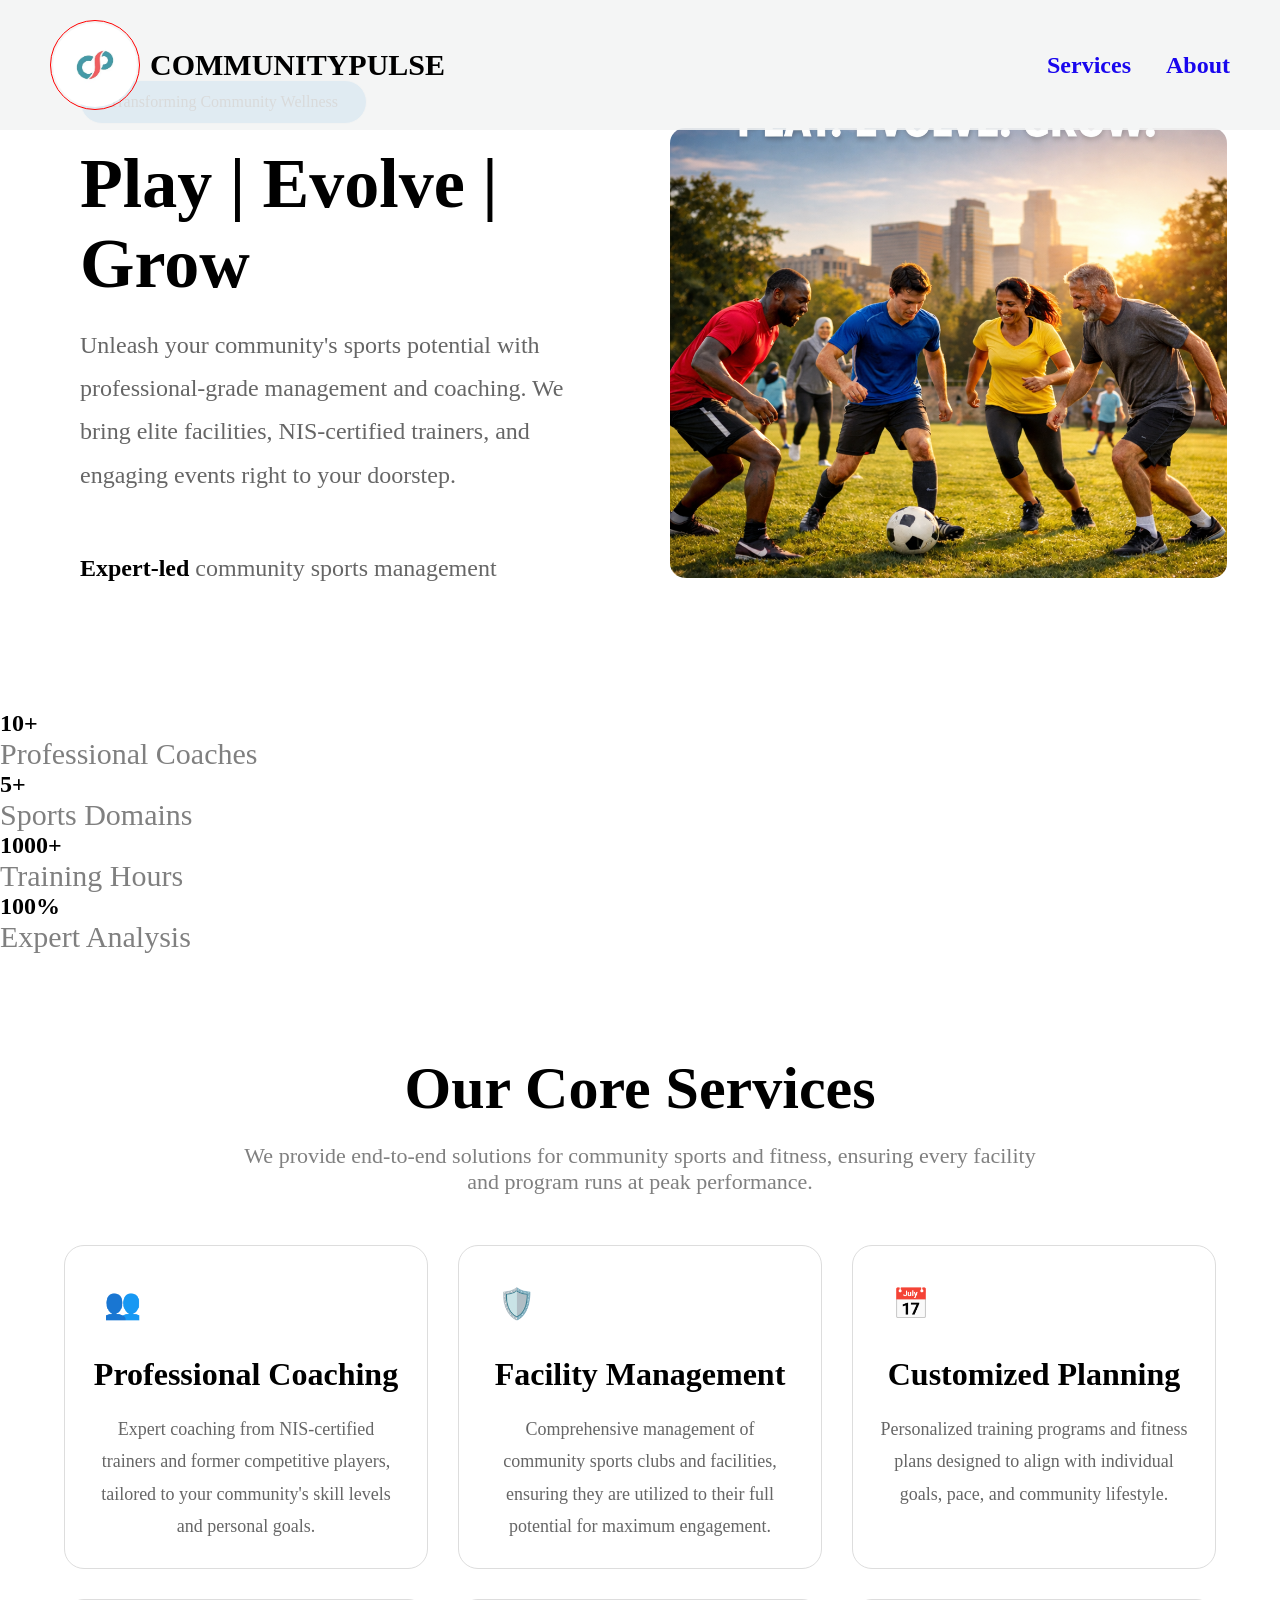
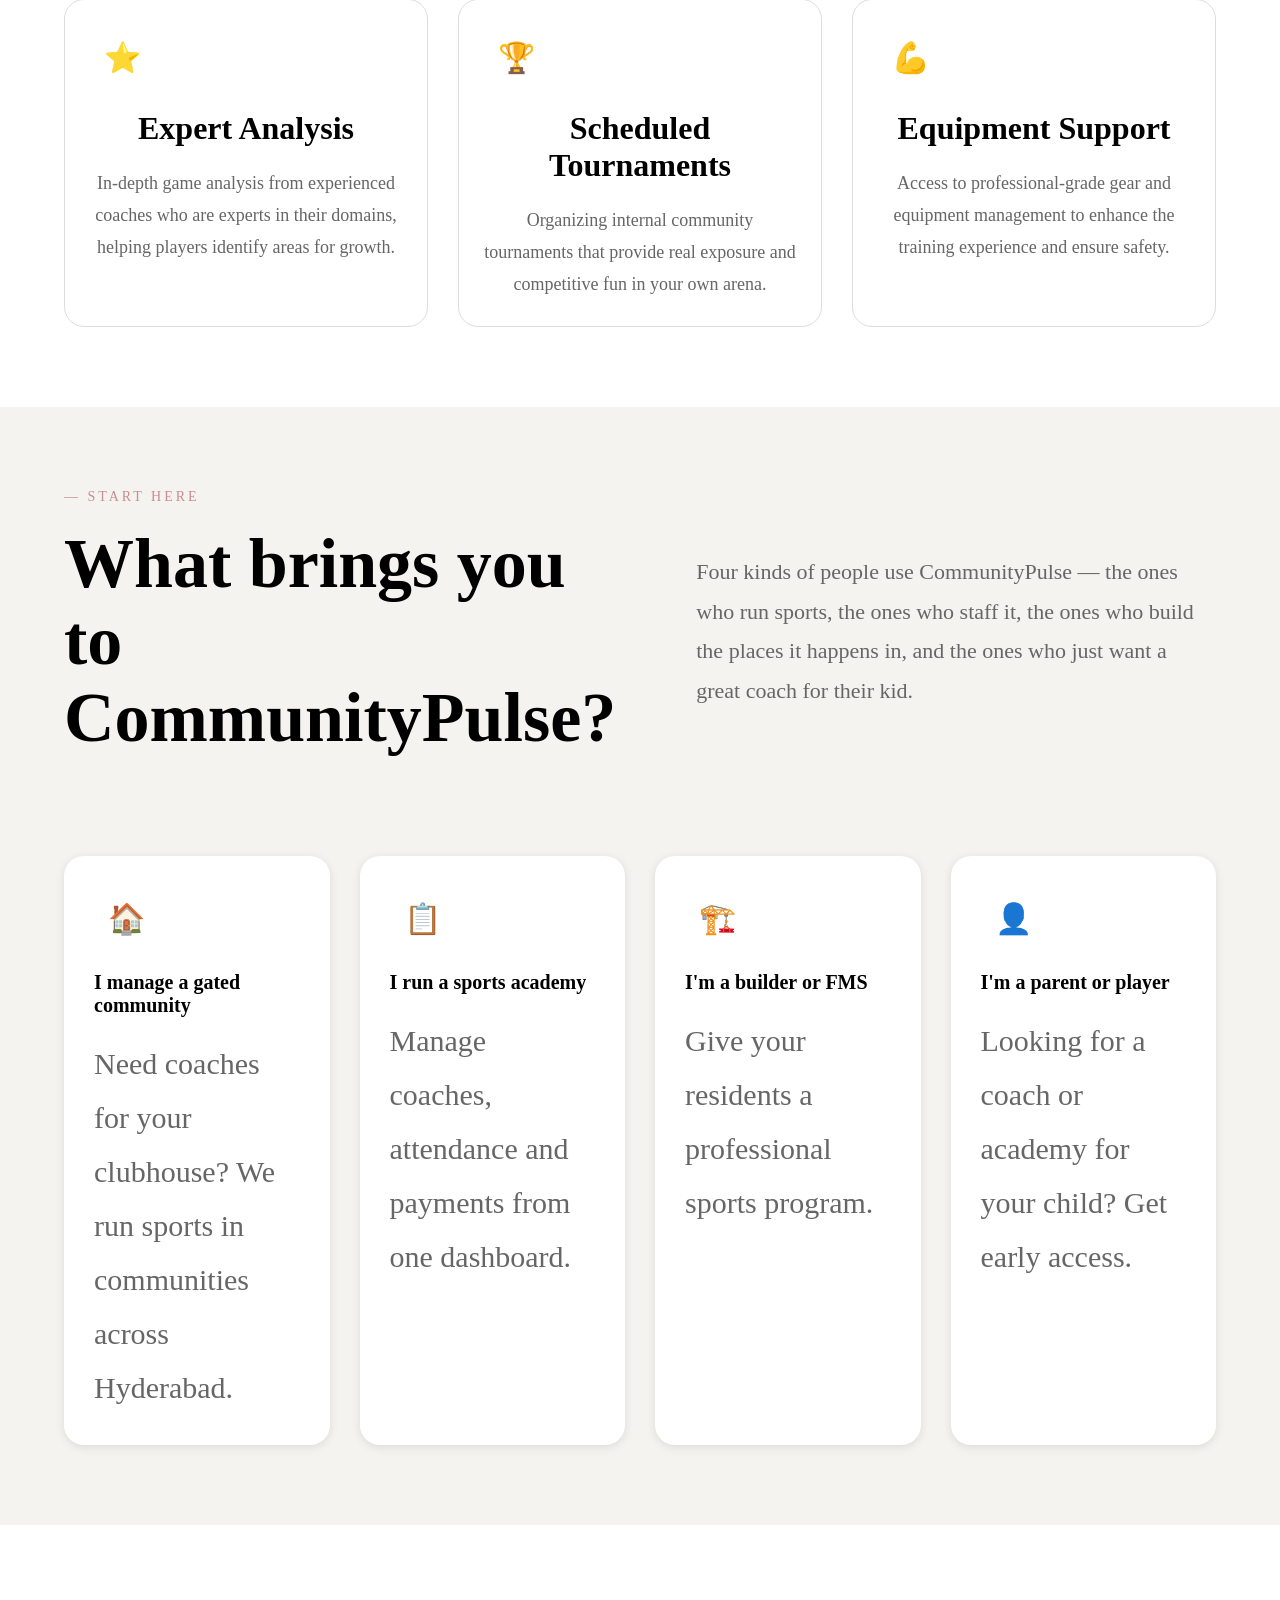
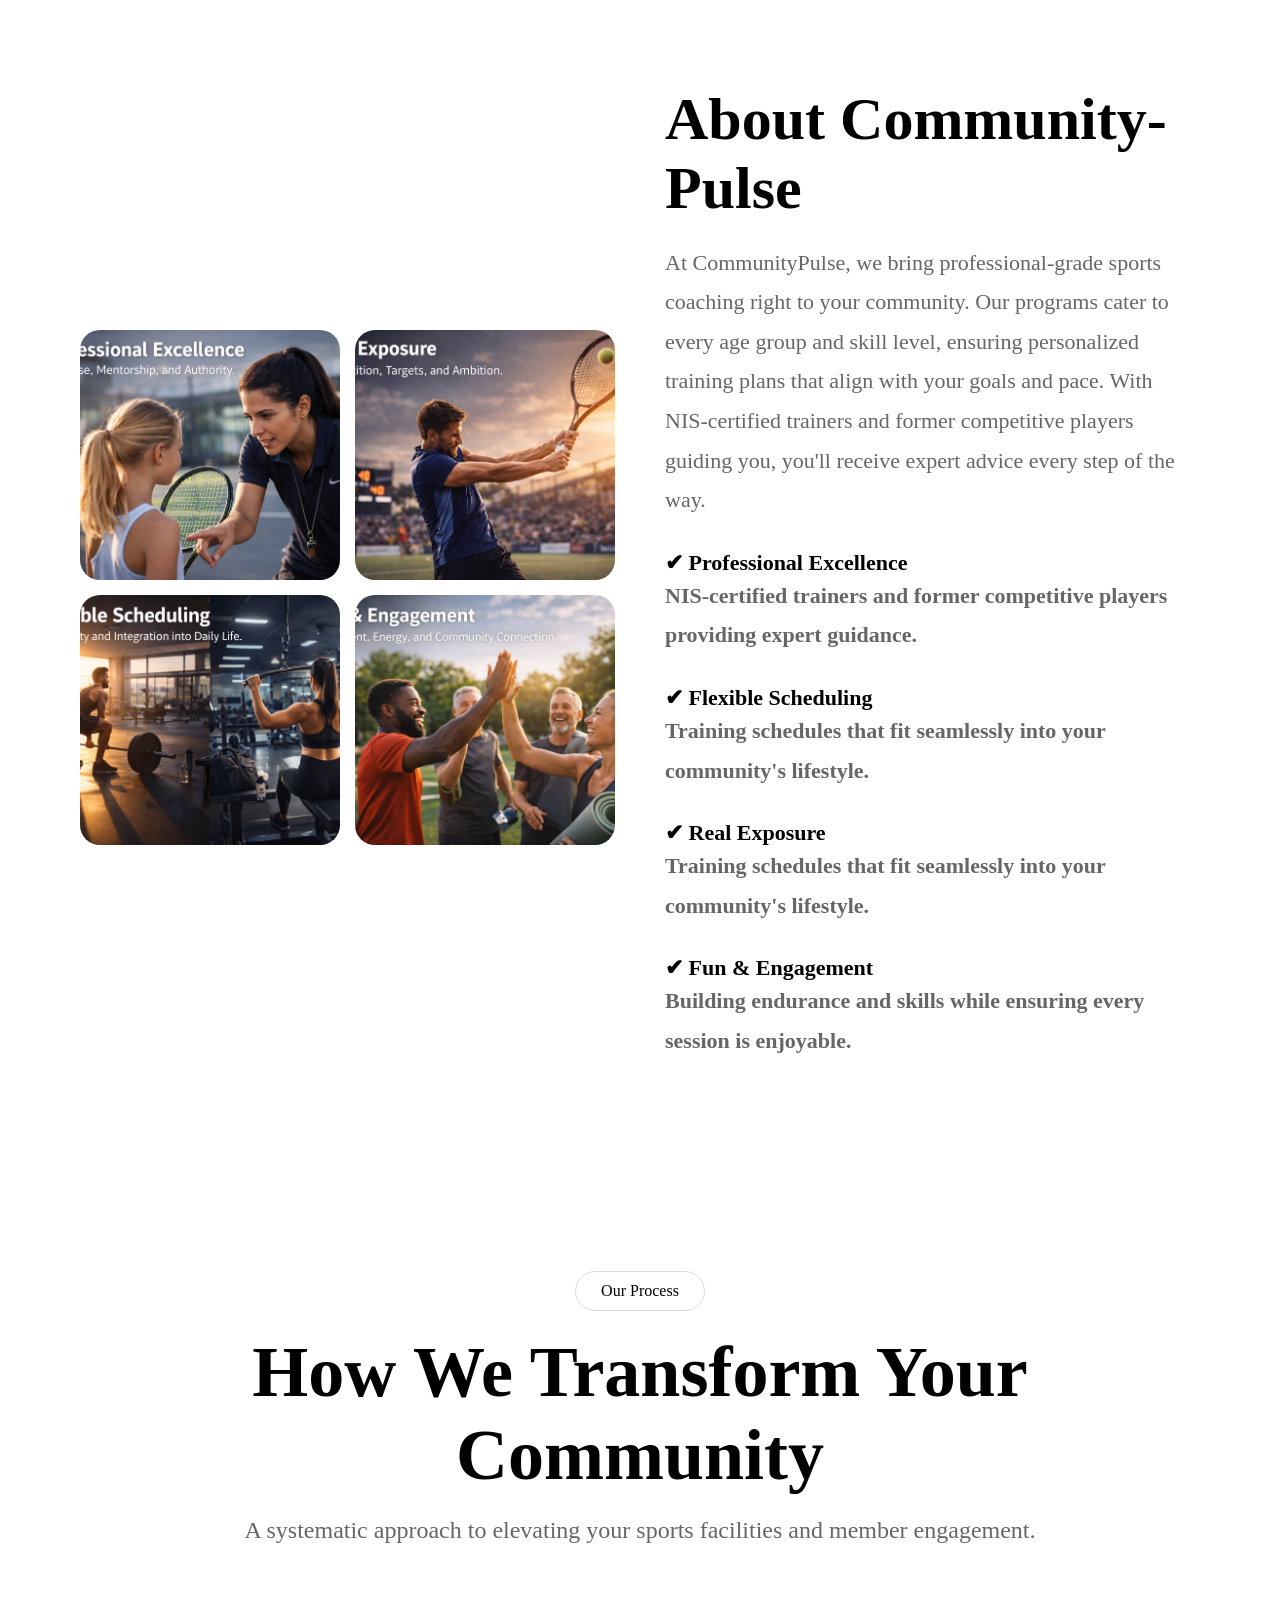
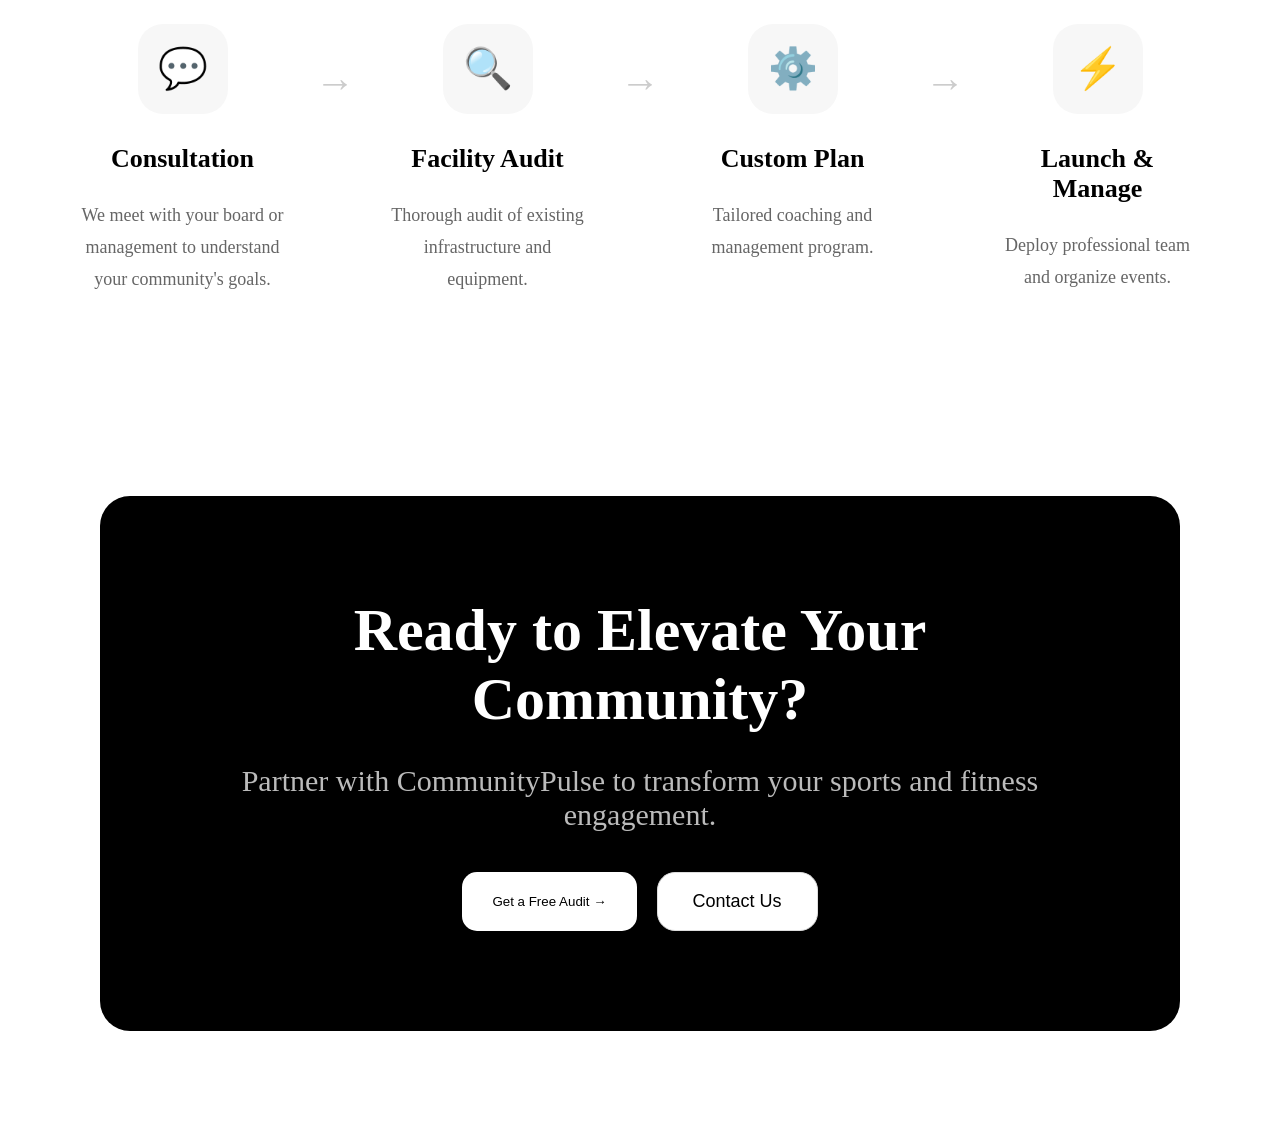
==== index.html @ ee17e2ef "commit_4" ====
<!DOCTYPE html>
<html>

<head>
    <title>Community Pulse</title>

    <link rel="stylesheet" href="style.css">
</head>

<body>

    <!-- Navbar -->

    <nav>
       <div class="logo">
        <img src="Images/logo2.jpg" alt="CommunityPulse Logo">
        <h2>COMMUNITYPULSE</h2>
       </div> 
        
        <div class="menu">
            <a href="#services">Services</a>
            <a href="#about">About</a>
        </div>
    </nav>

    <!-- Hero Section -->
     <section class="hero">

    <div class="hero-left">

        <span class="tag">
            Transforming Community Wellness
        </span>

        <h1>
            Play | Evolve | Grow
        </h1>

        <p>
            Unleash your community's sports potential with
            professional-grade management and coaching. We 
            bring elite facilities, NIS-certified trainers, 
            and engaging events right to your doorstep.
        </p>


        <p class="expert-line">
            <strong>Expert-led</strong>
            community sports management
        </p>

    

    </div>

    <div class="hero-right">
        <img src="Images/hero_cover.png" alt="Hero Image">
    </div>

</section>
</body>

</html>

<section class="stats">

    <div>
        <h2>10+</h2>
        <p>Professional Coaches</p>
    </div>

    <div>
        <h2>5+</h2>
        <p>Sports Domains</p>
    </div>

    <div>
        <h2>1000+</h2>
        <p>Training Hours</p>
    </div>

    <div>
        <h2>100%</h2>
        <p>Expert Analysis</p>
    </div>

</section>

<section id="services" class="services">

    <h1>Our Core Services</h1>
    <p>
        We provide end-to-end solutions for community sports and fitness, ensuring every facility and program runs at peak performance.
    </p>

    <div class="service-container">

        <div class="card">
            <div class="icon">👥</div>
            <h3>Professional Coaching</h3>
            <p>
                Expert coaching from NIS-certified trainers and former 
                competitive players, tailored to your community's skill levels 
                and personal goals.
            </p>
        </div>

        <div class="card">
            <div class="icon">🛡️</div>
            <h3>Facility Management</h3>
            <p>
                Comprehensive management of community sports clubs and facilities, ensuring they are utilized to their full potential for maximum engagement.
            </p>
        </div>

        <div class="card">
            <div class="icon">📅</div>
            <h3>Customized Planning</h3>
            <p>
                Personalized training programs and fitness plans designed to align with individual goals, pace, and community lifestyle.
            </p>
        </div>

        <div class="card">
            <div class="icon">⭐ </div>
            <h3>Expert Analysis</h3>
            <p>
                In-depth game analysis from experienced coaches who are experts in their domains, helping players identify areas for growth.
            </p>
        </div>

        <div class="card">
            <div class="icon">🏆</div>
            <h3>Scheduled Tournaments</h3>
            <p>
                Organizing internal community tournaments that provide real exposure and competitive fun in your own arena.
            </p>
        </div>

        <div class="card">
            <div class="icon">💪</div>
            <h3>Equipment Support</h3>
            <p>
                Access to professional-grade gear and equipment management to enhance the training experience and ensure safety.
            </p>
        </div>

    </div>

</section>

<section class="start-section">

    <div class="top-content">

        <div class="left-content">
            <span class="start-tag">— START HERE</span>
            <h1>What brings you to CommunityPulse?</h1>
        </div>

        <div class="right-content">
            <p>
                Four kinds of people use CommunityPulse — the ones who run sports,
                the ones who staff it, the ones who build the places it happens in,
                and the ones who just want a great coach for their kid.
            </p>
        </div>

    </div>

    <div class="start-cards">

        <div class="start-card">
            <div class="icon">🏠</div>
            <h3>I manage a gated community</h3>
            <p>Need coaches for your clubhouse? We run sports in communities across Hyderabad.</p>
        </div>

        <div class="start-card">
            <div class="icon">📋</div>
            <h3>I run a sports academy</h3>
            <p>Manage coaches, attendance and payments from one dashboard.</p>
        </div>

        <div class="start-card">
            <div class="icon">🏗️</div>
            <h3>I'm a builder or FMS</h3>
            <p>Give your residents a professional sports program.</p>
        </div>

        <div class="start-card">
            <div class="icon">👤</div>
            <h3>I'm a parent or player</h3>
            <p>Looking for a coach or academy for your child? Get early access.</p>
        </div>

    </div>

</section>

<section id="about" class="about">

    <div class="about-images">

        <img src="Images/PE.png" alt="Coach">

        <img src="Images/RE.png" alt="Player">

        <img src="Images/FS.png" alt="Training">

        <img src="Images/FE.png" alt="Community">

    </div>

    <div class="about-content">

        <h2>About Community-Pulse</h2>

        <p>
            At CommunityPulse, we bring professional-grade sports coaching right to your community. Our programs cater to every age group and skill level, ensuring personalized training plans that align with your goals and pace. With NIS-certified trainers and former competitive players guiding you, you'll receive expert advice every step of the way.
        </p>

        <div class="feature">
            ✔ Professional Excellence
            <p>
                NIS-certified trainers and former competitive players providing expert guidance.
            </p>   
        </div>

        <div class="feature">
            ✔ Flexible Scheduling
            <p>
                Training schedules that fit seamlessly into your community's lifestyle.
            </p>
        </div>

        <div class="feature">
            ✔ Real Exposure
            <p>
                Training schedules that fit seamlessly into your community's lifestyle.
            </p>
        </div>

        <div class="feature">
            ✔ Fun & Engagement
            <p>
                Building endurance and skills while ensuring every session is enjoyable.
            </p>
        </div>

    </div>

</section>


<section class="process">

    <div class="process-tag">
        Our Process
    </div>

    <h2>
        How We Transform Your Community
    </h2>

    <p class="process-subtitle">
        A systematic approach to elevating your sports facilities and member engagement.
    </p>

    <div class="process-container">

        <div class="process-card">
            <div class="process-icon">💬</div>
            <h3>Consultation</h3>
            <p>
                We meet with your board or management to understand your community's goals.
            </p>
        </div>

        <div class="arrow">→</div>

        <div class="process-card">
            <div class="process-icon">🔍</div>
            <h3>Facility Audit</h3>
            <p>
                Thorough audit of existing infrastructure and equipment.
            </p>
        </div>

        <div class="arrow">→</div>

        <div class="process-card">
            <div class="process-icon">⚙️</div>
            <h3>Custom Plan</h3>
            <p>
                Tailored coaching and management program.
            </p>
        </div>

        <div class="arrow">→</div>

        <div class="process-card">
            <div class="process-icon">⚡</div>
            <h3>Launch & Manage</h3>
            <p>
                Deploy professional team and organize events.
            </p>
        </div>

    </div>

</section>


<section class="cta">

<h2>Ready to Elevate Your Community?</h2>

<p>
Partner with CommunityPulse to transform your sports and fitness engagement.
</p>

<div class="cta-buttons">

<button class="btn-white">
Get a Free Audit →
</button>

<button class="btn-light">
Contact Us
</button>

</div>

</section>
---- style.css ----
*{
    margin:0;
    padding:0;
    box-sizing:border-box;
}

body{
    overflow-x:hidden;
}


.logo{
    display: flex;
    align-items: center;
    gap: 10px;
}

.logo img {
    width: 90px;
    height: 90px;
    border: 1px solid red;
    border-radius: 50%;
    padding: 2px;
    object-fit: cover;
}

.logo h2{
    margin: 0;
    font-size: 30px;
    font-weight: bold;
}

nav{
    display: flex;
    justify-content: space-between;
    align-items: center;
    padding: 10px 30px;
}

nav{
    position: fixed;
    top: 0;
    left: 0;
    width: 100%;
    background: rgba(243, 244, 244, 0.879);
    z-index: 1000;
    padding: 20px 50px;
    display: flex;
    justify-content: space-between;
    align-items: center;
    border-bottom: none;
}
nav a{

    font-size:24px;

    font-weight:600;

    text-decoration:none;

    color:rgb(25, 6, 238);
}

.menu{
    display:flex;
    gap:35px;
}


.hero{

    display:flex;

    justify-content:space-between;

    align-items:center;

    gap:60px;

    padding:80px;

    max-width:1400px;

    margin:auto;
}

.tag{

    display:inline-block;

    background:#45a1e3e0;

    padding:12px 28px;

    border-radius:999px;

    font-size:16px;

    font-weight:500;

    color:#222;

    border:1px solid #eeeeee;
}

.hero-buttons{

    display:flex;

    gap:20px;

    margin-top:30px;
}

.btn-dark{

    background:#111;

    color:white;

    border:none;

    padding:18px 35px;

    border-radius:18px;

    font-size:18px;

    font-weight:600;

    cursor:pointer;
}

.btn-light{

    background:white;

    color:black;

    border:1px solid #ddd;

    padding:18px 35px;

    border-radius:18px;

    font-size:18px;

    font-weight:500;

    cursor:pointer;
}



.expert-line{

    margin-top:50px;

    font-size:20px;

    color:#666;
}

.expert-line strong{

    color:black;

    font-weight:700;
}

.hero-left{

    flex: 1;
}

.hero-left p{

    max-width:650px;

    font-size:24px;

    line-height:1.8;

    color:#666;

    margin-bottom:40px;
}

.hero-right{
    flex: 1;
}

.hero-right img{

    width: 105%;
    height: 450px;
    border-radius:15px;
    object-fit: cover;
}

h1{

    font-size:70px;

    margin-top:20px;

    margin-bottom:20px;
}

p{

    font-size:30px;

    color:gray;
}

.services{
    text-align: center;
    padding: 80px 5%;
}

html{
    scroll-behavior: smooth;
}

.service-container{
    display: grid;
    grid-template-columns: repeat(3, 1fr);
    gap: 30px;
    max-width: 1400px;
    margin: auto;
}

.card{
    padding: 25px;
    border: 1px solid #ddd;
    border-radius: 20px;
    background: white;
    transition: 0.3s;
}

.card:hover{
    transform: translateY(-5px);
}

.card h3{
    font-size: 32px;
    margin: 20px 0;
}

.card p{
    font-size: 18px;
    line-height: 1.8;
    color: #666;
}

.icon{
    width: 65px;
    height: 65px;
    display: flex;
    justify-content: center;
    align-items: center;
    font-size: 32px;
    border-radius: 15px;
    margin-bottom: 20px;
}

/* Center heading and description */
.services h1{
    font-size: 60px;
    margin-bottom: 20px;
}

.services > p{
    max-width: 800px;
    margin: auto;
    margin-bottom: 50px;
    font-size: 22px;
}

/* Tablet */
@media(max-width:992px){

    .service-container{
        grid-template-columns: repeat(2,1fr);
    }

    .services h1{
        font-size: 48px;
    }

}

/* Mobile */
@media(max-width:768px){

    .services{
        padding:50px 20px;
    }

    .service-container{
        grid-template-columns:1fr;
    }

    .services h1{
        font-size:40px;
    }

    .services > p{
        font-size:18px;
    }

    .card h3{
        font-size:28px;
    }

    .card p{
        font-size:16px;
    }
}

.start-section{
    background:#f4f3ef;
    padding:80px 5%;
}

.top-content{
    display:grid;
    grid-template-columns:1fr 1fr;
    gap:80px;
    align-items:center;
}

.left-content h1{
    font-size:70px;
    line-height:1.1;
    margin-top:20px;
}

.start-tag{
    color:#c98d8d;
    letter-spacing:3px;
    font-size:14px;
}

.right-content p{
    font-size:22px;
    line-height:1.8;
    color:#666;
}

.start-cards{
    margin-top:80px;
    display:grid;
    grid-template-columns:repeat(4,1fr);
    gap:30px;
}

.start-card{
    background:white;
    padding:30px;
    border-radius:20px;
    box-shadow:0 2px 10px rgba(0,0,0,.1);
}

.start-card h3{
    font-size:20px;
    margin:20px 0;
}

.start-card p{
    line-height:1.8;
    color:#666;
}

.icon{
    font-size:30px;
}

@media (max-width:768px){

    .top-content{
        grid-template-columns:1fr;
        gap:20px;
    }

    .left-content h1{
        font-size:48px;
    }

    .right-content p{
        font-size:18px;
    }

    .start-cards{
        grid-template-columns:1fr;
    }

}

@media (max-width:992px){

    .start-cards{
        grid-template-columns:repeat(2,1fr);
    }

    .left-content h1{
        font-size:55px;
    }

}

.about{

    display:flex;

    justify-content:space-between;

    align-items:center;

    gap:50px;

    padding:80px;

    margin-top:80px;
}

.about-images{

    width:50%;

    display:grid;

    grid-template-columns:1fr 1fr;

    gap:15px;
}

.about-images img{

    width:100%;

    height:250px;

    object-fit:cover;

    border-radius:20px;
}

.about-content{

    width:50%;
}

.about-content h2{

    font-size:60px;

    margin-bottom:20px;
}

.about-content p{

    font-size:22px;

    line-height:1.8;

    color:#666;

    margin-bottom:30px;
}

.feature{

    margin-bottom:20px;

    font-size:22px;

    font-weight:bold;
}

html{

    scroll-behavior:smooth;
}

.process{

    text-align:center;

    padding:100px 80px;
}

.process-tag{

    display:inline-block;

    padding:10px 25px;

    border:1px solid #ddd;

    border-radius:30px;

    background:#fff;

    font-size:16px;
}

.process h2{

    font-size:72px;

    margin-top:20px;

    margin-bottom:20px;
}

.process-subtitle{

    font-size:24px;

    color:#666;

    margin-bottom:80px;
}

.process-container{

    display:flex;

    justify-content:center;

    align-items:flex-start;

    gap:30px;
}

.process-card{

    width:250px;
}

.process-icon{

    width:90px;

    height:90px;

    background:#f7f7f7;

    border-radius:25px;

    display:flex;

    justify-content:center;

    align-items:center;

    font-size:40px;

    margin:auto;

    margin-bottom:30px;
}

.process-card h3{

    font-size:26px;

    margin-bottom:25px;
}

.process-icon{

    width:90px;

    height:90px;

    background:#f7f7f7;

    border-radius:25px;

    display:flex;

    justify-content:center;

    align-items:center;

    font-size:40px;

    margin:auto;

    margin-bottom:30px;
}

.process-card h3{

    font-size:26px;

    margin-bottom:25px;
}

.process-card p{

    color:#666;

    line-height:1.8;

    font-size:18px;
}

.arrow{

    font-size:40px;

    color:#ccc;

    margin-top:35px;
}



.cta{

    background:black;

    color:white;

    text-align:center;

    padding:100px;

    border-radius:30px;

    margin:100px;
}

.cta h2{

    font-size:60px;

    margin-bottom:30px;
}

.cta p{

    color:#bbb;

    margin-bottom:40px;
}

.cta-buttons{

    display:flex;

    justify-content:center;

    gap:20px;
}

.btn-white{

    background:white;

    color:black;

    padding:18px 30px;

    border-radius:15px;

    border:none;
}
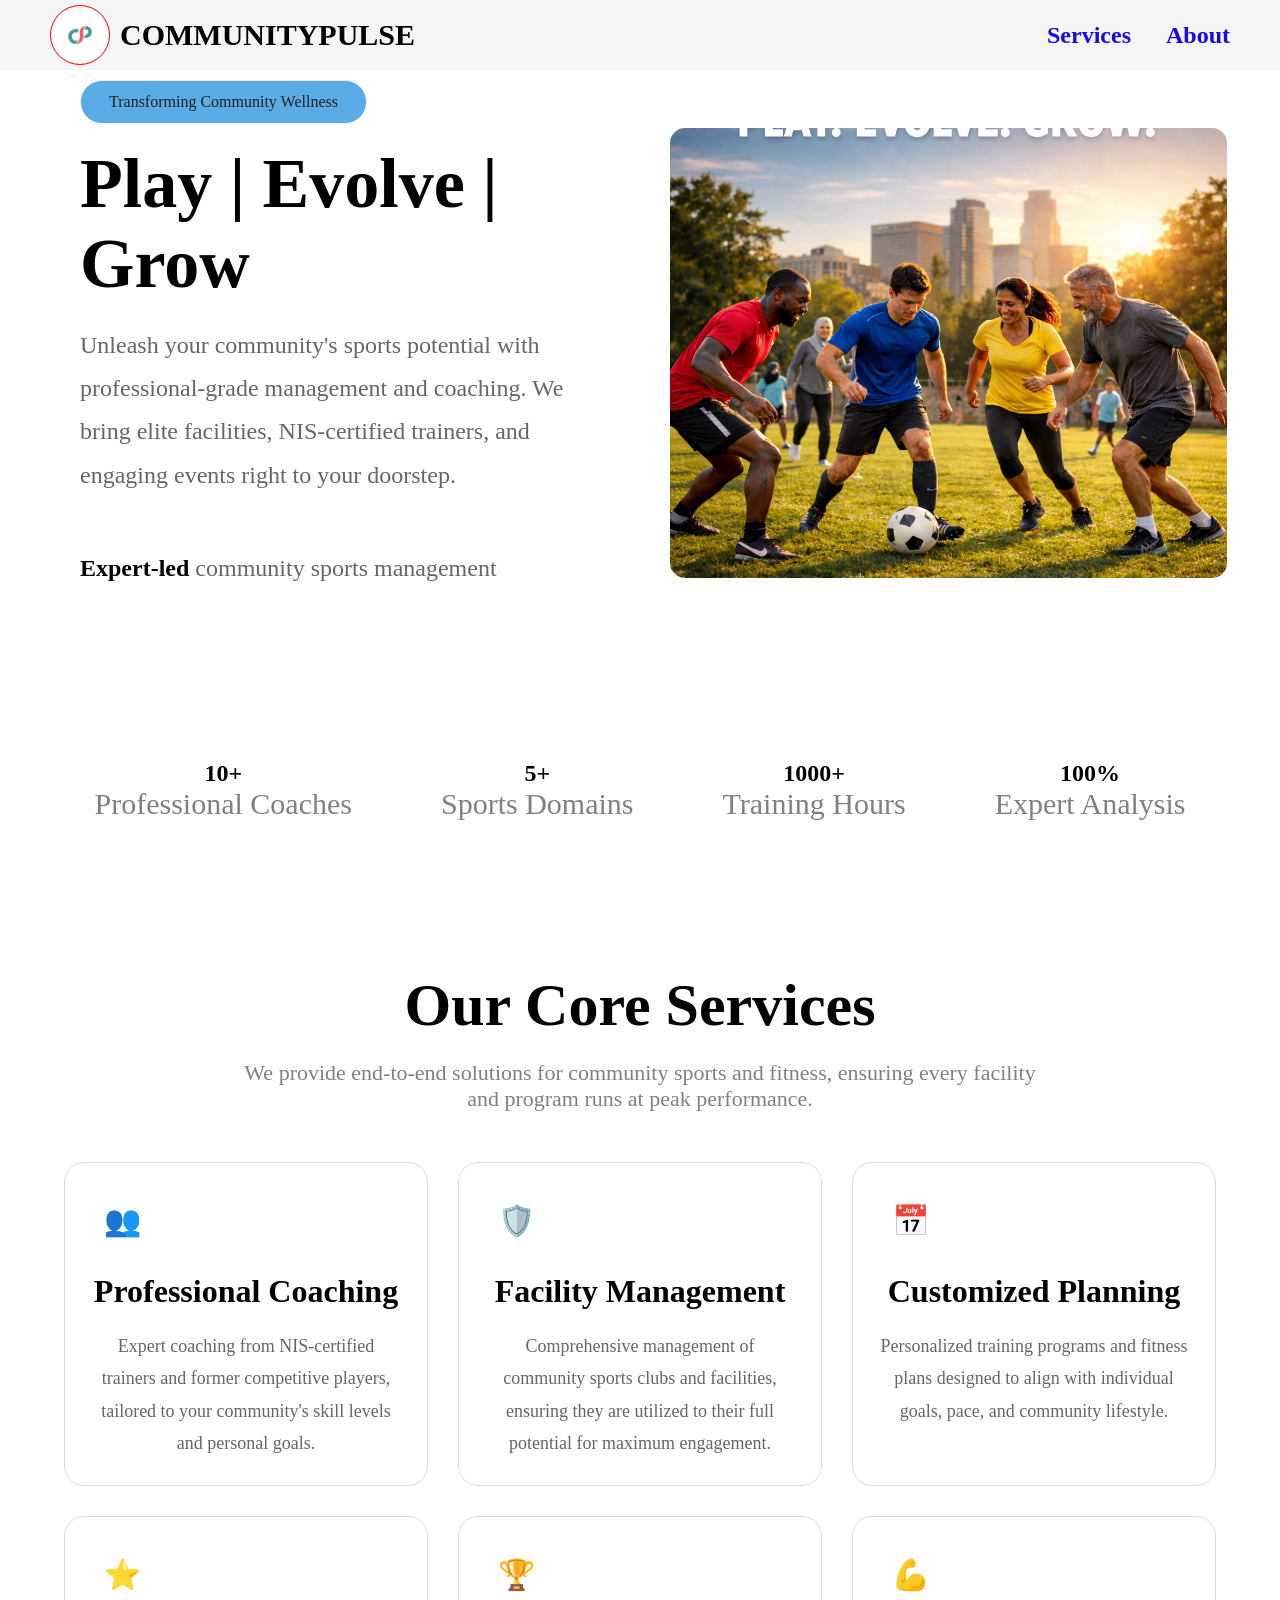
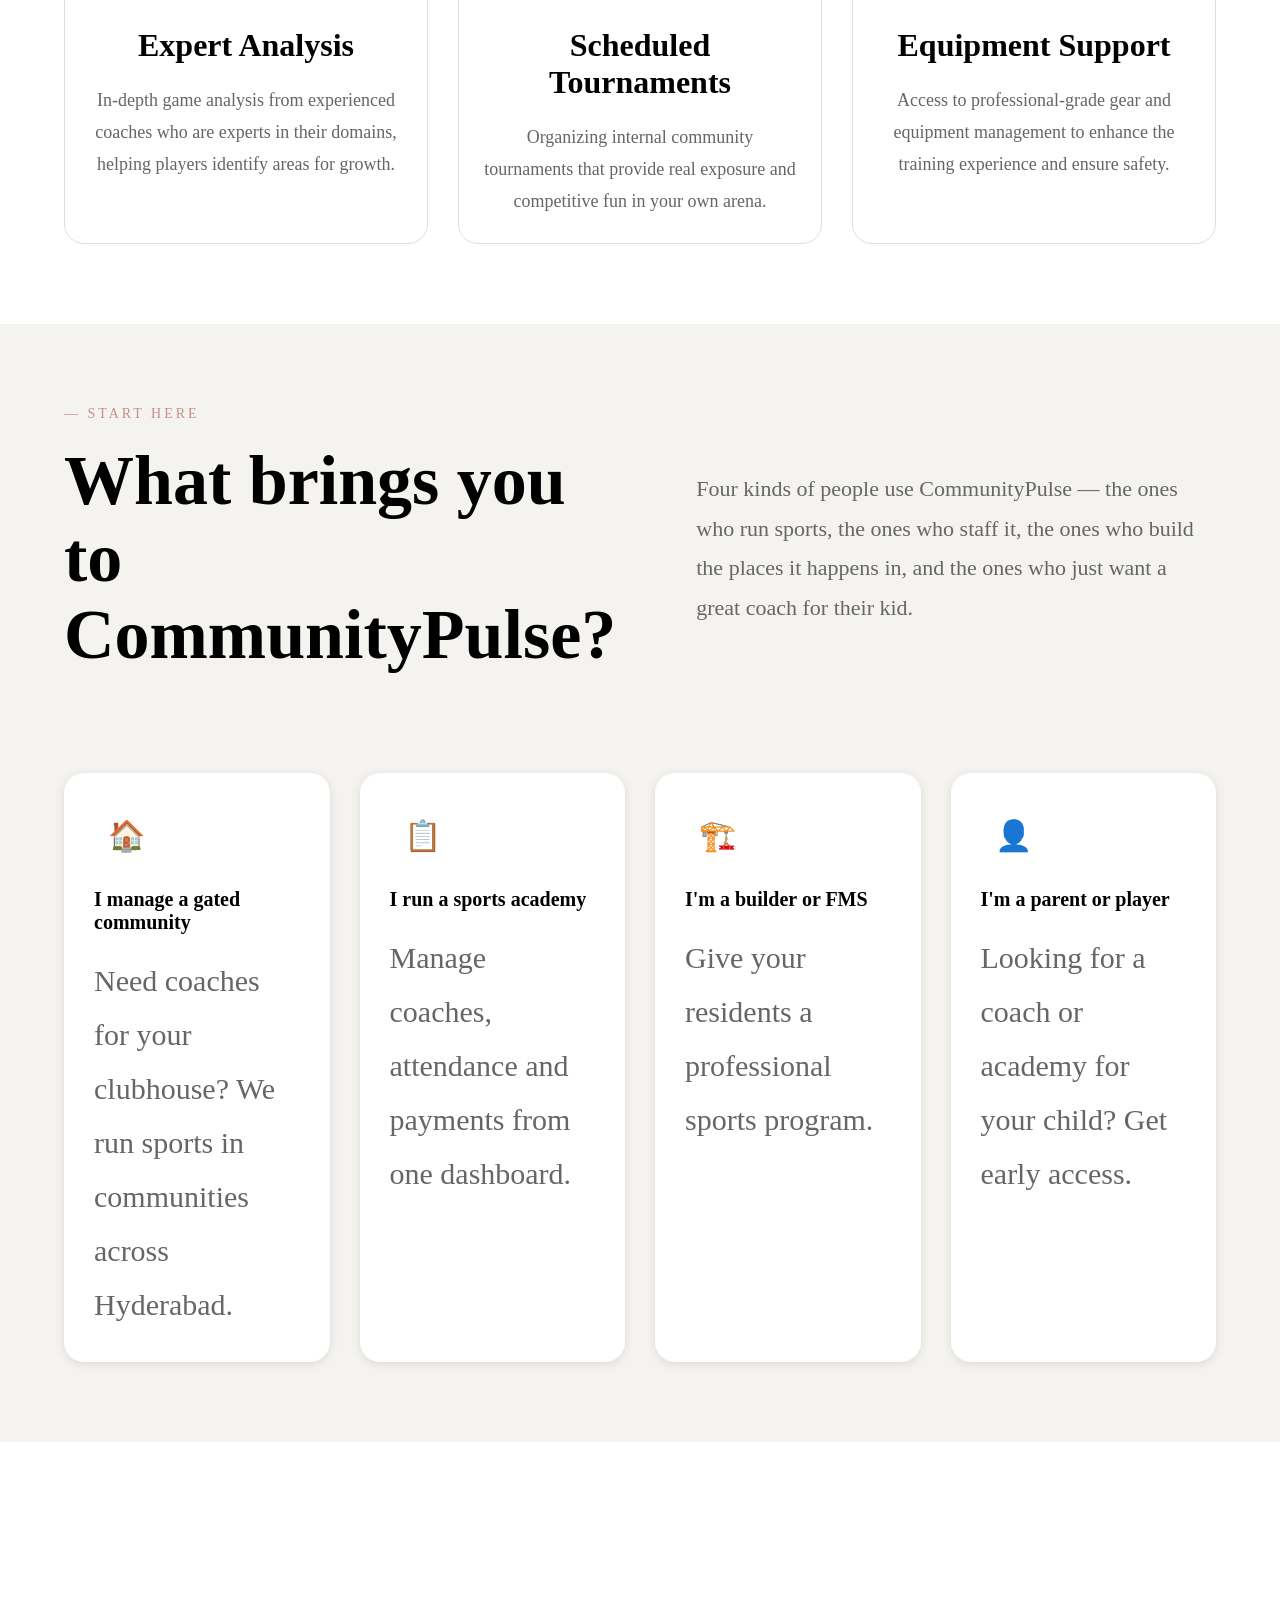
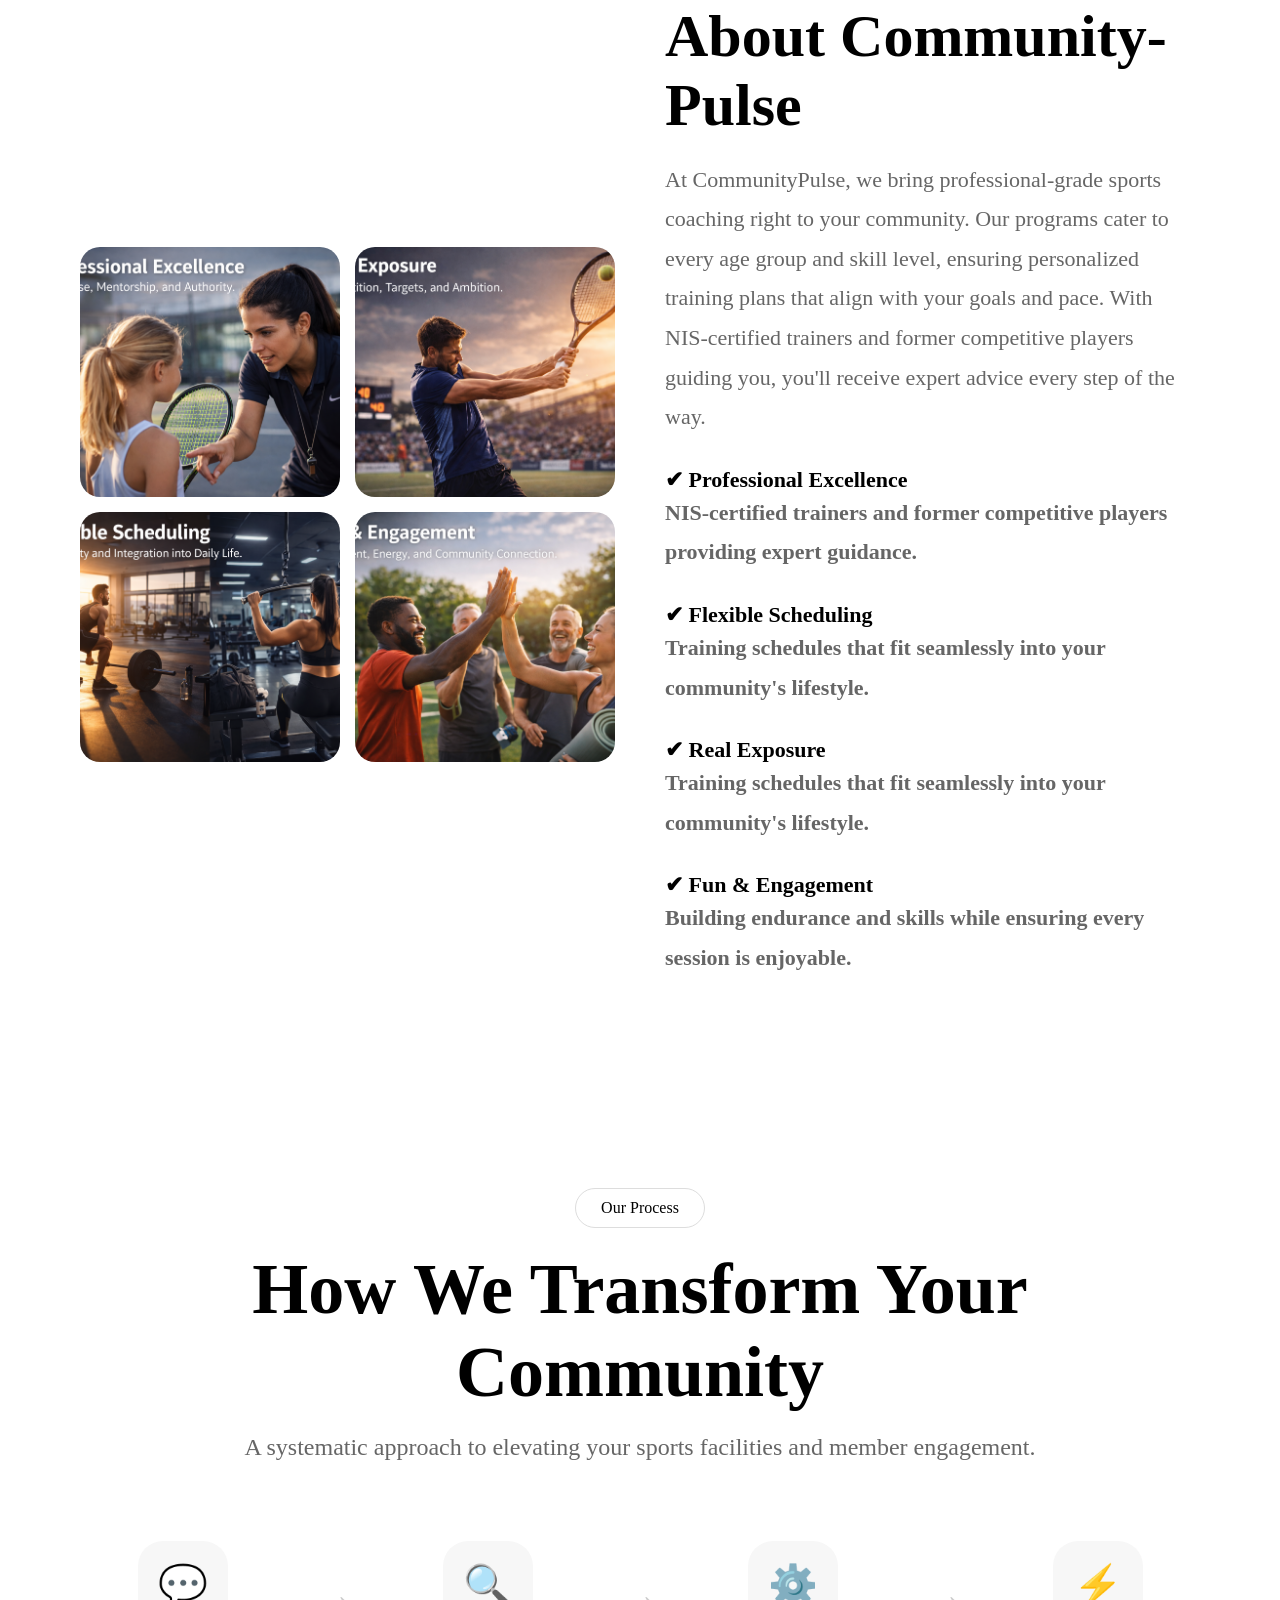
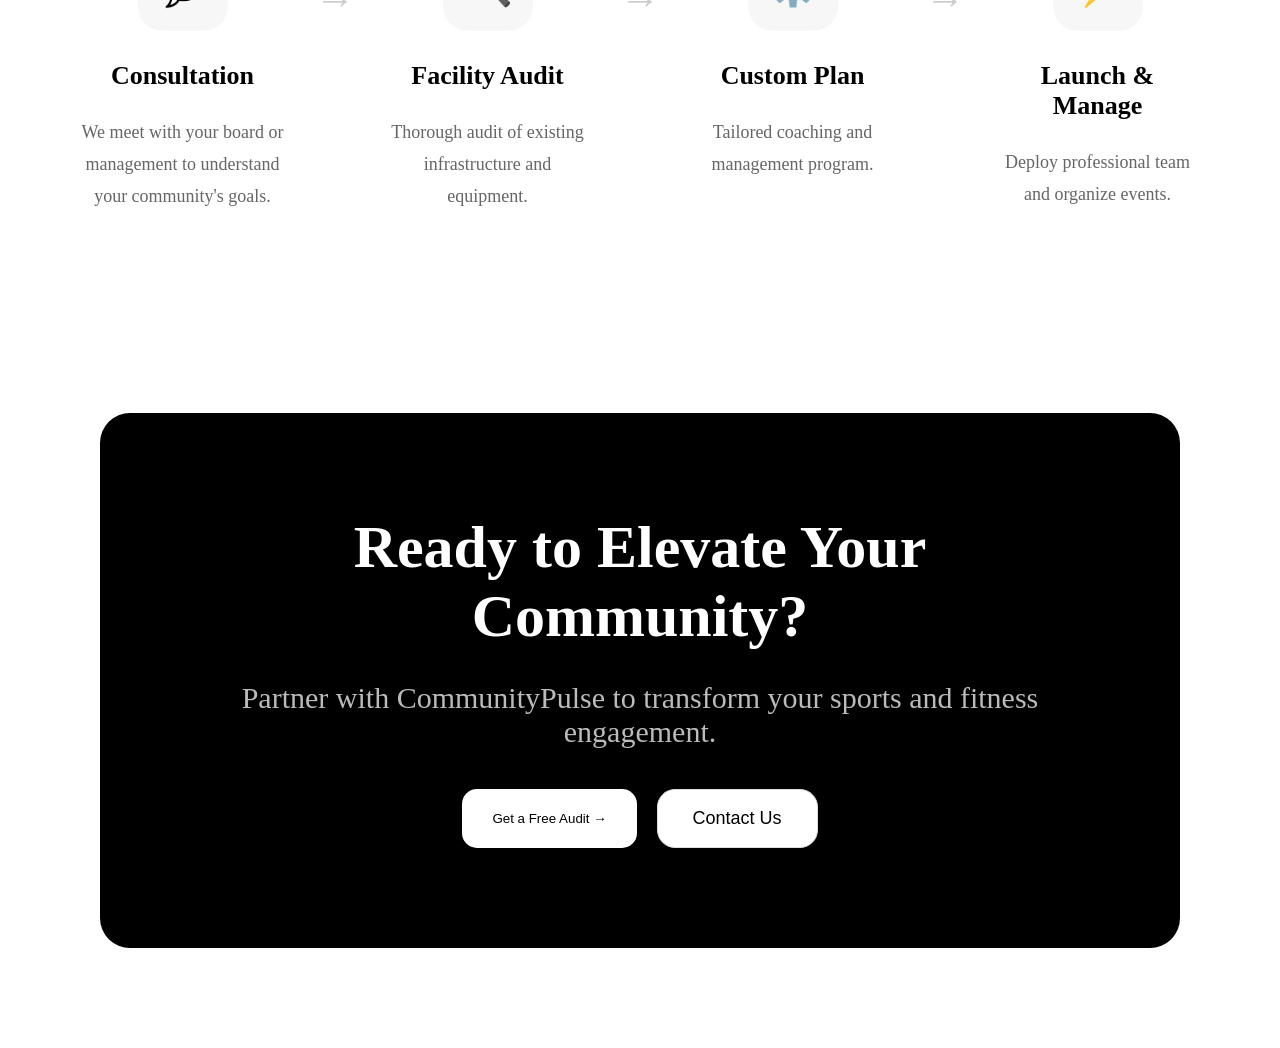
==== commit 89a9c81a: "commit_6" ====
--- a/index.html
+++ b/index.html
@@ -58,7 +58,7 @@
     </div>
 
 </section>
-</body>
+
 
 </html>
 
@@ -326,10 +326,89 @@
 Get a Free Audit →
 </button>
 
-<button class="btn-light">
+<button class="btn-light" id="contactBtn">
 Contact Us
 </button>
 
 </div>
 
-</section>
+<div class="popup" id="popup">
+
+    <div class="popup-content">
+
+        <span class="close">&times;</span>
+
+        <h1>Talk to us</h1>
+
+        <p class="subtitle">
+            Tell us a bit about why you're reaching out. We read every message and reply within 24 hours.
+        </p>
+
+    <form action="https://formsubmit.co/kafeelshaik52@gmail.com" method="POST">
+
+    <label>I'm reaching out as *</label>
+    <select name="category" required>
+        <option>I run a gated community</option>
+        <option>I run a sports academy</option>
+        <option>I'm a parent or player</option>
+    </select>
+
+    <div class="row">
+
+        <div class="field">
+            <label>Name *</label>
+            <input type="text" name="name" required>
+        </div>
+
+        <div class="field">
+            <label>Email *</label>
+            <input type="email" name="email" required>
+        </div>
+
+    </div>
+
+    <label>Phone (optional)</label>
+    <input type="text" name="phone">
+
+    <label>Message *</label>
+    <textarea name="message" rows="5" required></textarea>
+
+    <input type="hidden" name="_captcha" value="false">
+    <input type="hidden" name="_template" value="table">
+    <input type="hidden" name="_subject"
+           value="New CommunityPulse Contact Form Submission">
+
+    <button type="submit" class="send-btn">
+        Send Message →
+    </button>
+
+</form>
+    </div>
+
+</div>
+
+</section>
+
+<script>
+
+const contactBtn = document.getElementById("contactBtn");
+const popup = document.getElementById("popup");
+const closeBtn = document.querySelector(".close");
+
+contactBtn.addEventListener("click", () => {
+    popup.style.display = "flex";
+});
+
+closeBtn.addEventListener("click", () => {
+    popup.style.display = "none";
+});
+
+window.addEventListener("click", (e) => {
+    if(e.target === popup){
+        popup.style.display = "none";
+    }
+});
+
+</script>
+
+</body>
--- a/style.css
+++ b/style.css
@@ -16,8 +16,8 @@
 }
 
 .logo img {
-    width: 90px;
-    height: 90px;
+    width: 60px;
+    height: 60px;
     border: 1px solid red;
     border-radius: 50%;
     padding: 2px;
@@ -28,13 +28,7 @@
     margin: 0;
     font-size: 30px;
     font-weight: bold;
-}
-
-nav{
-    display: flex;
-    justify-content: space-between;
-    align-items: center;
-    padding: 10px 30px;
+    line-height: 1;
 }
 
 nav{
@@ -44,7 +38,7 @@
     width: 100%;
     background: rgba(243, 244, 244, 0.879);
     z-index: 1000;
-    padding: 20px 50px;
+    padding: 5px 50px;
     display: flex;
     justify-content: space-between;
     align-items: center;
@@ -212,6 +206,13 @@
     font-size:30px;
 
     color:gray;
+}
+
+.stats{
+    display:flex;
+    justify-content:space-around;
+    padding:50px;
+    text-align:center;
 }
 
 .services{
@@ -671,4 +672,86 @@
     border:none;
 }
 
-
+.popup{
+    display:none;
+    position:fixed;
+    top:0;
+    left:0;
+    width:100%;
+    height:100%;
+    background:rgba(0,0,0,.7);
+    z-index:9999;
+    justify-content:center;
+    align-items:center;
+}
+
+.popup-content{
+    background:#f6f5f2;
+    width:700px;
+    max-width:90%;
+    padding:40px;
+    border-radius:20px;
+    position:relative;
+}
+
+.close{
+    position:absolute;
+    top:15px;
+    right:25px;
+    font-size:35px;
+    cursor:pointer;
+}
+
+.subtitle{
+    color:gray;
+    margin-bottom:20px;
+}
+
+label{
+    display:block;
+    margin-top:20px;
+    font-weight:bold;
+}
+
+input,
+select,
+textarea{
+    width:100%;
+    padding:15px;
+    border:1px solid #ccc;
+    border-radius:10px;
+    font-size:16px;
+}
+
+.row{
+    display:flex;
+    gap:20px;
+}
+
+.field{
+    flex:1;
+}
+
+.send-btn{
+    margin-top:30px;
+    background:#eb3d4a;
+    color:white;
+    border:none;
+    padding:15px 30px;
+    border-radius:12px;
+    font-size:18px;
+    cursor:pointer;
+}
+
+@media(max-width:768px){
+
+.row{
+    flex-direction:column;
+}
+
+.popup-content{
+    width:95%;
+    padding:25px;
+}
+
+}
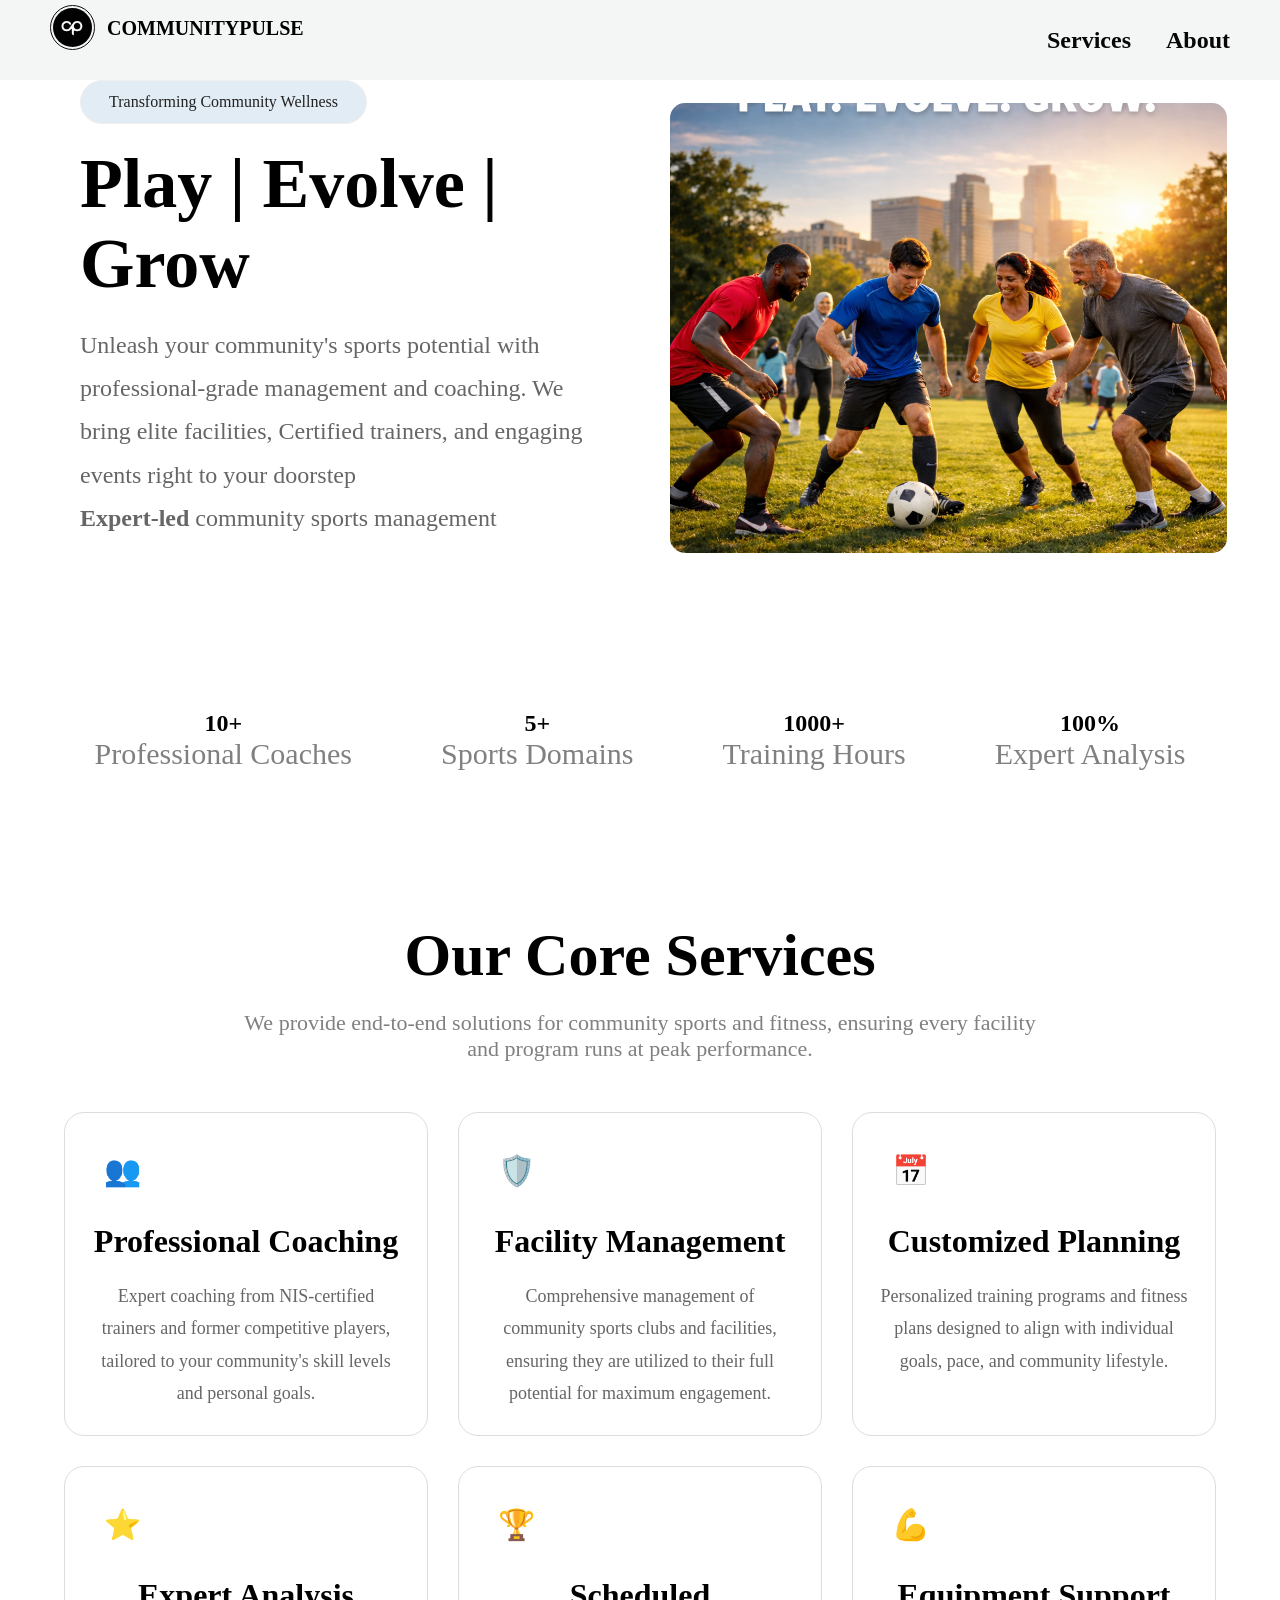
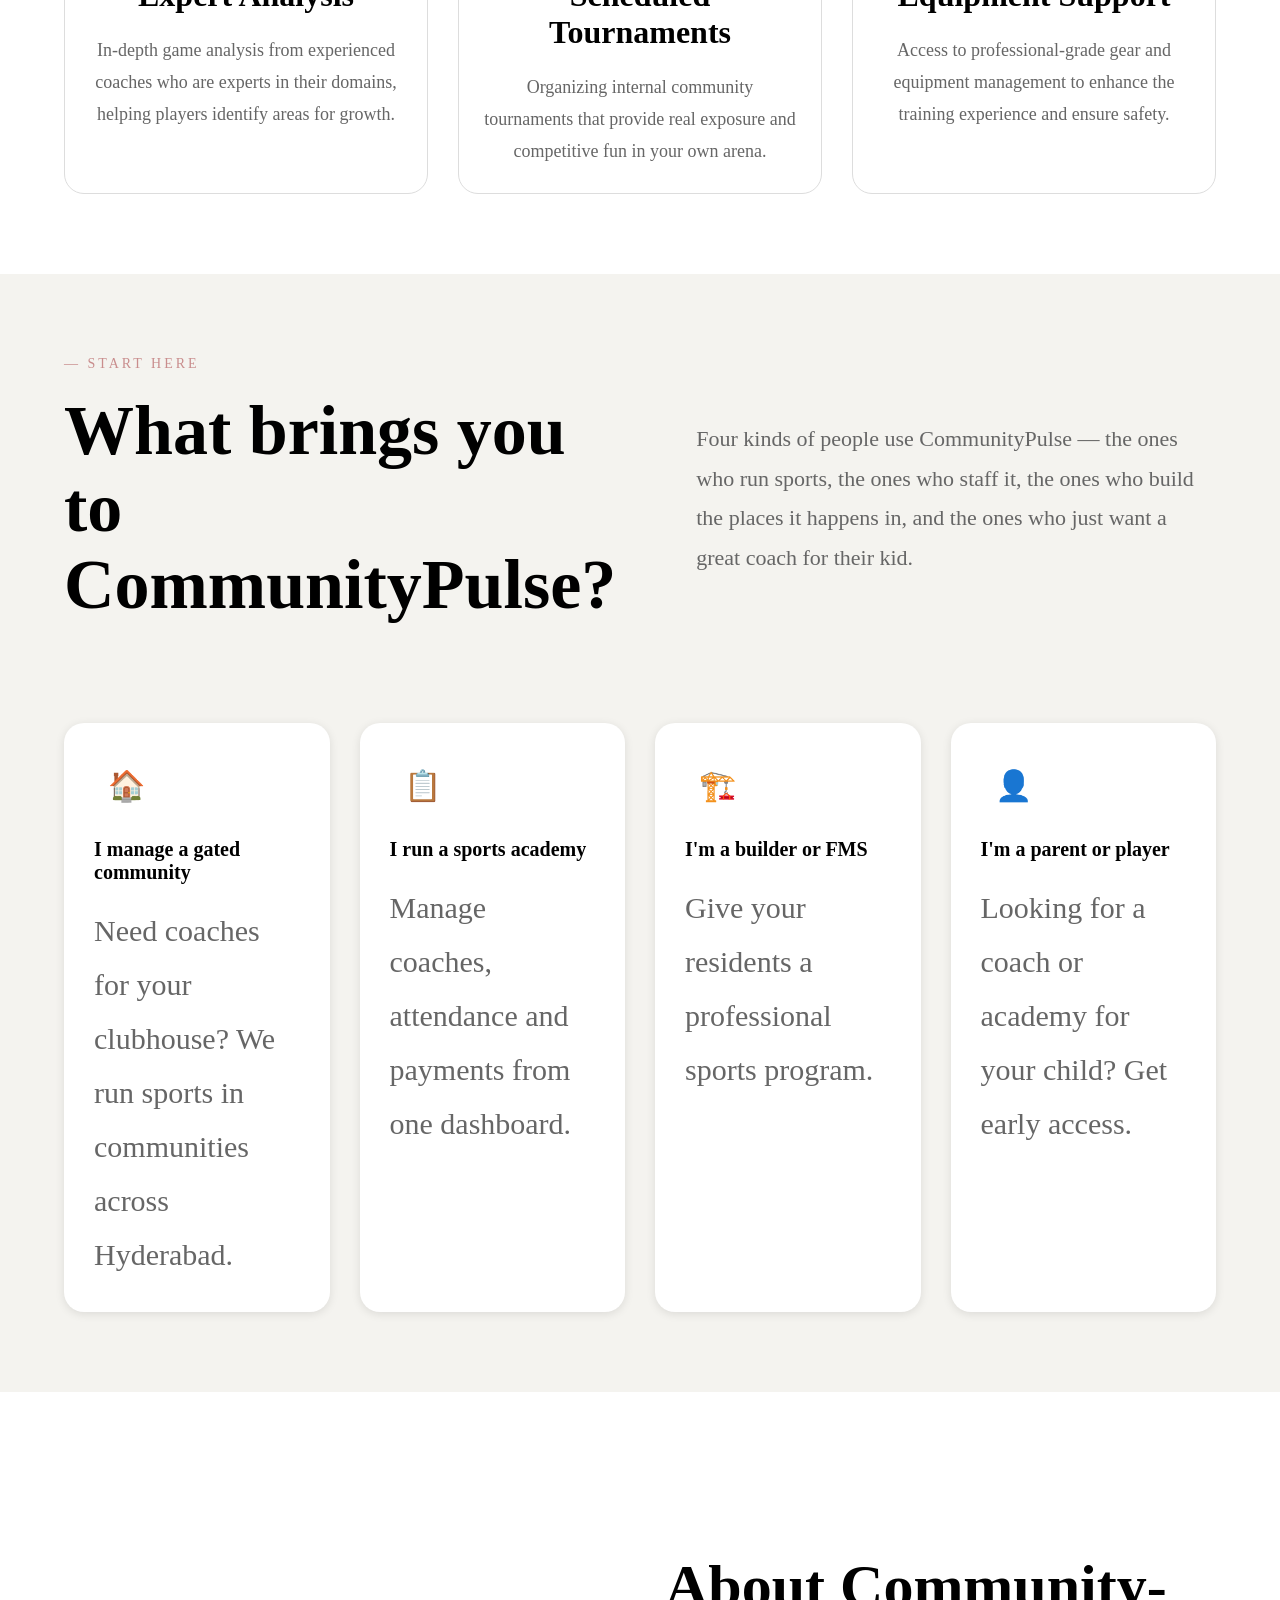
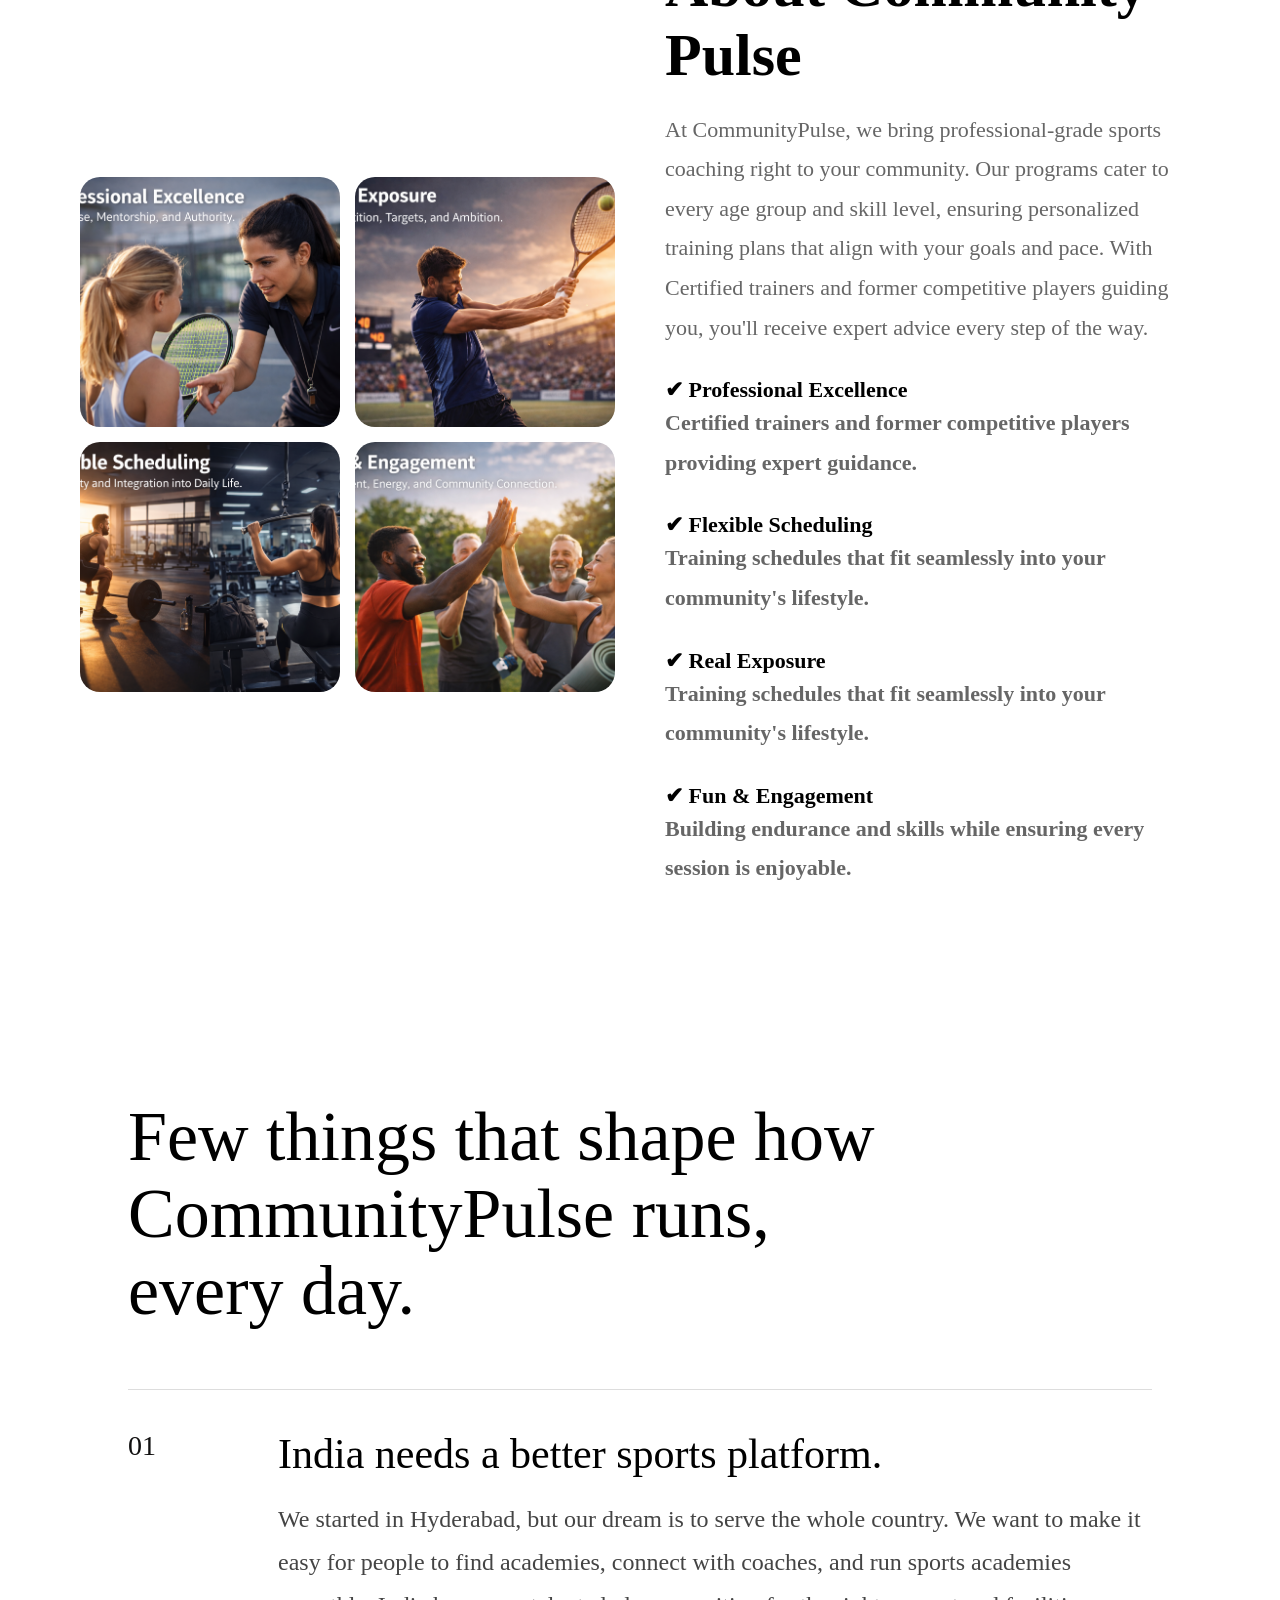
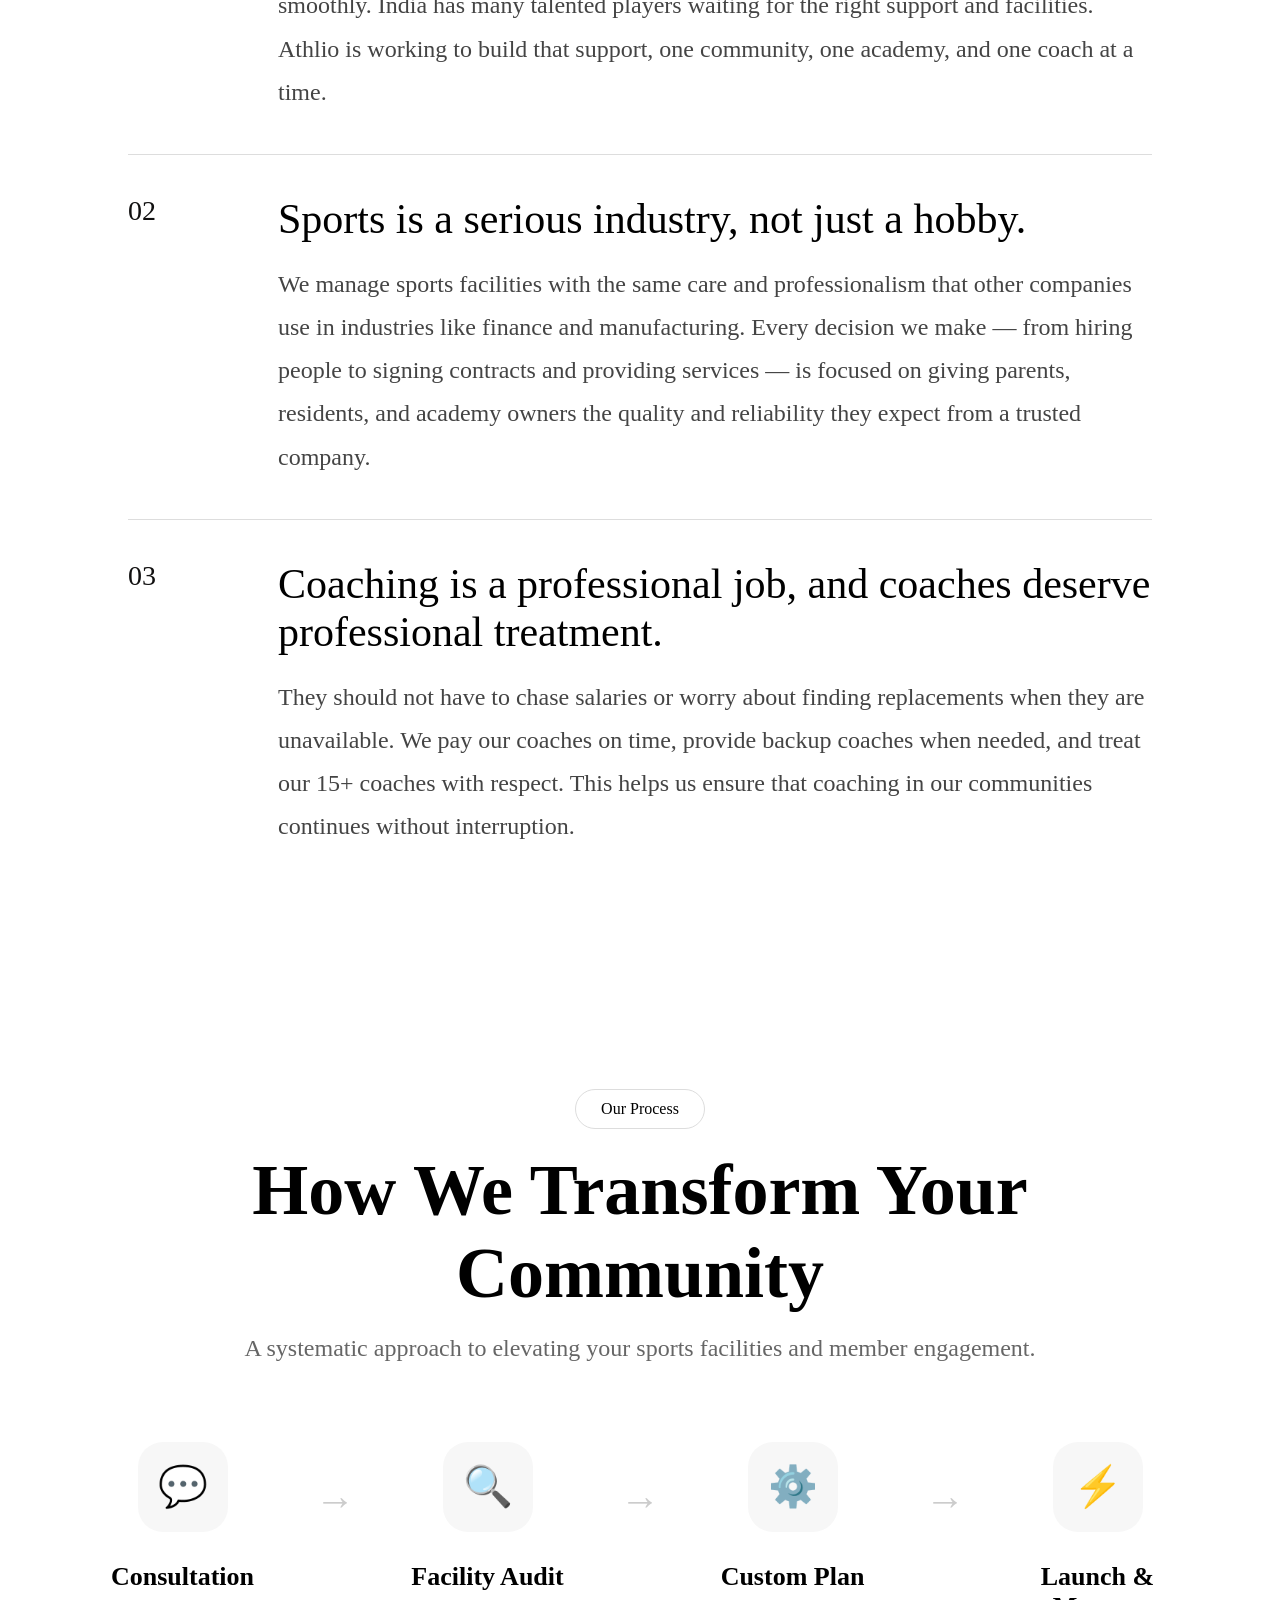
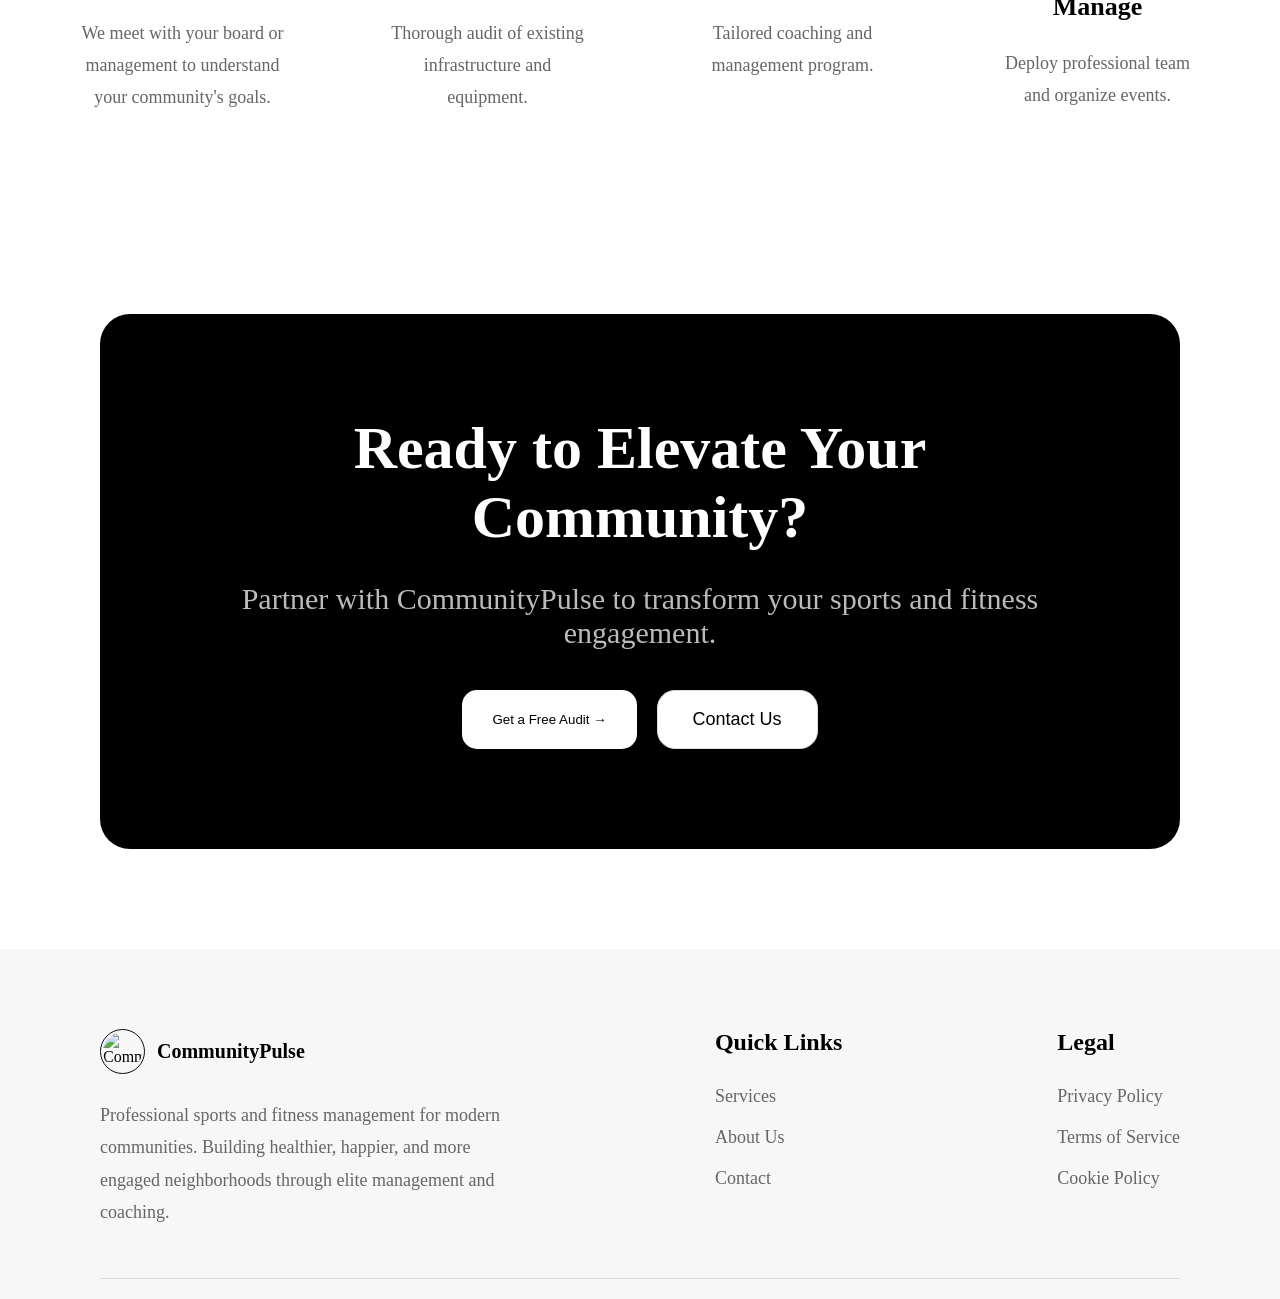
==== commit 8f20faa3: "commit_12" ====
--- a/index.html
+++ b/index.html
@@ -13,7 +13,7 @@
 
     <nav>
        <div class="logo">
-        <img src="Images/logo2.jpg" alt="CommunityPulse Logo">
+        <img src="Images/Final_logo.jpeg" alt="CommunityPulse Logo">
         <h2>COMMUNITYPULSE</h2>
        </div> 
         
@@ -39,18 +39,11 @@
         <p>
             Unleash your community's sports potential with
             professional-grade management and coaching. We 
-            bring elite facilities, NIS-certified trainers, 
-            and engaging events right to your doorstep.
-        </p>
-
-
-        <p class="expert-line">
+            bring elite facilities, Certified trainers, 
+            and engaging events right to your doorstep <br>
             <strong>Expert-led</strong>
             community sports management
         </p>
-
-    
-
     </div>
 
     <div class="hero-right">
@@ -90,7 +83,8 @@
 
     <h1>Our Core Services</h1>
     <p>
-        We provide end-to-end solutions for community sports and fitness, ensuring every facility and program runs at peak performance.
+        We provide end-to-end solutions for community sports and fitness, ensuring every 
+        facility and program runs at peak performance.
     </p>
 
     <div class="service-container">
@@ -109,7 +103,8 @@
             <div class="icon">🛡️</div>
             <h3>Facility Management</h3>
             <p>
-                Comprehensive management of community sports clubs and facilities, ensuring they are utilized to their full potential for maximum engagement.
+                Comprehensive management of community sports clubs and facilities, ensuring 
+                they are utilized to their full potential for maximum engagement.
             </p>
         </div>
 
@@ -117,7 +112,8 @@
             <div class="icon">📅</div>
             <h3>Customized Planning</h3>
             <p>
-                Personalized training programs and fitness plans designed to align with individual goals, pace, and community lifestyle.
+                Personalized training programs and fitness plans designed to align with 
+                individual goals, pace, and community lifestyle.
             </p>
         </div>
 
@@ -125,7 +121,8 @@
             <div class="icon">⭐ </div>
             <h3>Expert Analysis</h3>
             <p>
-                In-depth game analysis from experienced coaches who are experts in their domains, helping players identify areas for growth.
+                In-depth game analysis from experienced coaches who are experts in their 
+                domains, helping players identify areas for growth.
             </p>
         </div>
 
@@ -133,7 +130,8 @@
             <div class="icon">🏆</div>
             <h3>Scheduled Tournaments</h3>
             <p>
-                Organizing internal community tournaments that provide real exposure and competitive fun in your own arena.
+                Organizing internal community tournaments that provide real exposure and 
+                competitive fun in your own arena.
             </p>
         </div>
 
@@ -141,7 +139,8 @@
             <div class="icon">💪</div>
             <h3>Equipment Support</h3>
             <p>
-                Access to professional-grade gear and equipment management to enhance the training experience and ensure safety.
+                Access to professional-grade gear and equipment management to enhance the 
+                training experience and ensure safety.
             </p>
         </div>
 
@@ -217,13 +216,16 @@
         <h2>About Community-Pulse</h2>
 
         <p>
-            At CommunityPulse, we bring professional-grade sports coaching right to your community. Our programs cater to every age group and skill level, ensuring personalized training plans that align with your goals and pace. With NIS-certified trainers and former competitive players guiding you, you'll receive expert advice every step of the way.
+            At CommunityPulse, we bring professional-grade sports coaching right to your community. 
+            Our programs cater to every age group and skill level, ensuring personalized training 
+            plans that align with your goals and pace. With Certified trainers and former competitive 
+            players guiding you, you'll receive expert advice every step of the way.
         </p>
 
         <div class="feature">
             ✔ Professional Excellence
             <p>
-                NIS-certified trainers and former competitive players providing expert guidance.
+                Certified trainers and former competitive players providing expert guidance.
             </p>   
         </div>
 
@@ -249,6 +251,59 @@
         </div>
 
     </div>
+
+</section>
+
+
+<section class="belief-section">
+
+    <h1>
+        
+        <span> Few things that shape how CommunityPulse runs,<br>every day.</span>
+    </h1>
+
+    <div class="belief-item">
+        <div class="number">01</div>
+        <div class="content">
+            <h2>India needs a better sports platform.</h2>
+            <p>
+                We started in Hyderabad, but our dream is to serve the whole country. 
+                We want to make it easy for people to find academies, connect with coaches, 
+                and run sports academies smoothly. India has many talented players waiting for 
+                the right support and facilities. Athlio is working to build that support, one 
+                community, one academy, and one coach at a time.
+            </p>
+        </div>
+    </div>  
+    
+    
+    <div class="belief-item">
+        <div class="number">02</div>
+        <div class="content">
+            <h2>Sports is a serious industry, not just a hobby.</h2>
+            <p>
+                We manage sports facilities with the same care and professionalism 
+                that other companies use in industries like finance and manufacturing. 
+                Every decision we make — from hiring people to signing contracts and 
+                providing services — is focused on giving parents, residents, and academy 
+                owners the quality and reliability they expect from a trusted company.
+            </p>
+        </div>
+    </div>
+
+
+    <div class="belief-item">
+        <div class="number">03</div>
+        <div class="content">
+            <h2>Coaching is a professional job, and coaches deserve professional treatment.</h2>
+            <p>
+                They should not have to chase salaries or worry about finding replacements when 
+                they are unavailable. We pay our coaches on time, provide backup coaches when 
+                needed, and treat our 15+ coaches with respect. This helps us ensure that coaching 
+                in our communities continues without interruption.
+            </p>
+        </div>
+    </div>     
 
 </section>
 
@@ -377,6 +432,8 @@
     <input type="hidden" name="_template" value="table">
     <input type="hidden" name="_subject"
            value="New CommunityPulse Contact Form Submission">
+    <input type="hidden" name="_next"
+           value="https://community-pulse-zeta.vercel.app/success.html">       
 
     <button type="submit" class="send-btn">
         Send Message →
@@ -411,4 +468,46 @@
 
 </script>
 
+<footer class="footer">
+    <div class="footer-container">
+
+        <!-- Left Section -->
+        <div class="footer-about">
+            <div class="logo">
+                <img src="images/Final_logo.jpeg" alt="CommunityPulse Logo">
+                <h2>CommunityPulse</h2>
+            </div>
+
+            <p>
+                Professional sports and fitness management for modern communities.
+                Building healthier, happier, and more engaged neighborhoods through
+                elite management and coaching.
+            </p>
+        </div>
+
+        <!-- Quick Links -->
+        <div class="footer-links">
+            <h3>Quick Links</h3>
+            <ul>
+                <li><a href="#services">Services</a></li>
+                <li><a href="#about">About Us</a></li>
+                <li><a href="#contact">Contact</a></li>
+            </ul>
+        </div>
+
+        <!-- Legal -->
+        <div class="footer-links">
+            <h3>Legal</h3>
+            <ul>
+                <li><a href="#">Privacy Policy</a></li>
+                <li><a href="#">Terms of Service</a></li>
+                <li><a href="#">Cookie Policy</a></li>
+            </ul>
+        </div>
+
+    </div>
+
+    <hr>
+</footer>
+
 </body>
--- a/style.css
+++ b/style.css
@@ -18,7 +18,7 @@
 .logo img {
     width: 60px;
     height: 60px;
-    border: 1px solid red;
+    border: 1px solid rgb(14, 13, 13);
     border-radius: 50%;
     padding: 2px;
     object-fit: cover;
@@ -52,7 +52,7 @@
 
     text-decoration:none;
 
-    color:rgb(25, 6, 238);
+    color:rgb(7, 7, 7);
 }
 
 .menu{
@@ -82,7 +82,7 @@
 
     display:inline-block;
 
-    background:#45a1e3e0;
+    background:#deeaf3e0;
 
     padding:12px 28px;
 
@@ -755,3 +755,130 @@
 }
 
 }
+
+.belief-section{
+    width:80%;
+    margin:100px auto;
+    font-family: Georgia, serif;
+}
+
+.belief-header{
+    display:flex;
+    align-items:center;
+    gap:15px;
+    color:#e74c5b;
+    letter-spacing:4px;
+    font-size:12px;
+    margin-bottom:30px;
+}
+
+.line{
+    width:30px;
+    height:2px;
+    background:#e74c5b;
+}
+
+.belief-section h1{
+    font-size:70px;
+    font-weight:400;
+    line-height:1.1;
+    margin-bottom:60px;
+}
+
+.belief-item{
+    display:flex;
+    gap:80px;
+    border-top:1px solid #ddd;
+    padding:40px 0;
+}
+
+.number{
+    color:#111010;
+    font-size:28px;
+    min-width:70px;
+}
+
+.content h2{
+    font-size:42px;
+    font-weight:400;
+    margin-bottom:20px;
+}
+
+.content p{
+    font-size:24px;
+    line-height:1.8;
+    color:#444;
+    max-width:900px;
+}
+
+.footer{
+    background: #f7f7f7;
+    padding: 80px 100px 20px;
+}
+
+.footer-container{
+    display: flex;
+    justify-content: space-between;
+    gap: 80px;
+    flex-wrap: wrap;
+}
+
+.footer-about{
+    width: 400px;
+}
+
+.logo{
+    display: flex;
+    align-items: center;
+    gap: 12px;
+    margin-bottom: 25px;
+}
+
+.logo img{
+    width: 45px;
+    height: 45px;
+    border-radius: 50px;
+}
+
+.logo h2{
+    font-size: 20px;
+    font-weight: 700;
+    margin: 0;
+}
+
+.footer-about p{
+    color: #666;
+    font-size: 18px;
+    line-height: 1.8;
+}
+
+.footer-links h3{
+    font-size: 24px;
+    margin-bottom: 30px;
+}
+
+.footer-links ul{
+    list-style: none;
+    padding: 0;
+}
+
+.footer-links li{
+    margin-bottom: 20px;
+}
+
+.footer-links a{
+    text-decoration: none;
+    color: #666;
+    font-size: 18px;
+    transition: 0.3s;
+}
+
+.footer-links a:hover{
+    color: black;
+}
+
+hr{
+    margin-top: 50px;
+    border: none;
+    border-top: 1px solid #ddd;
+}
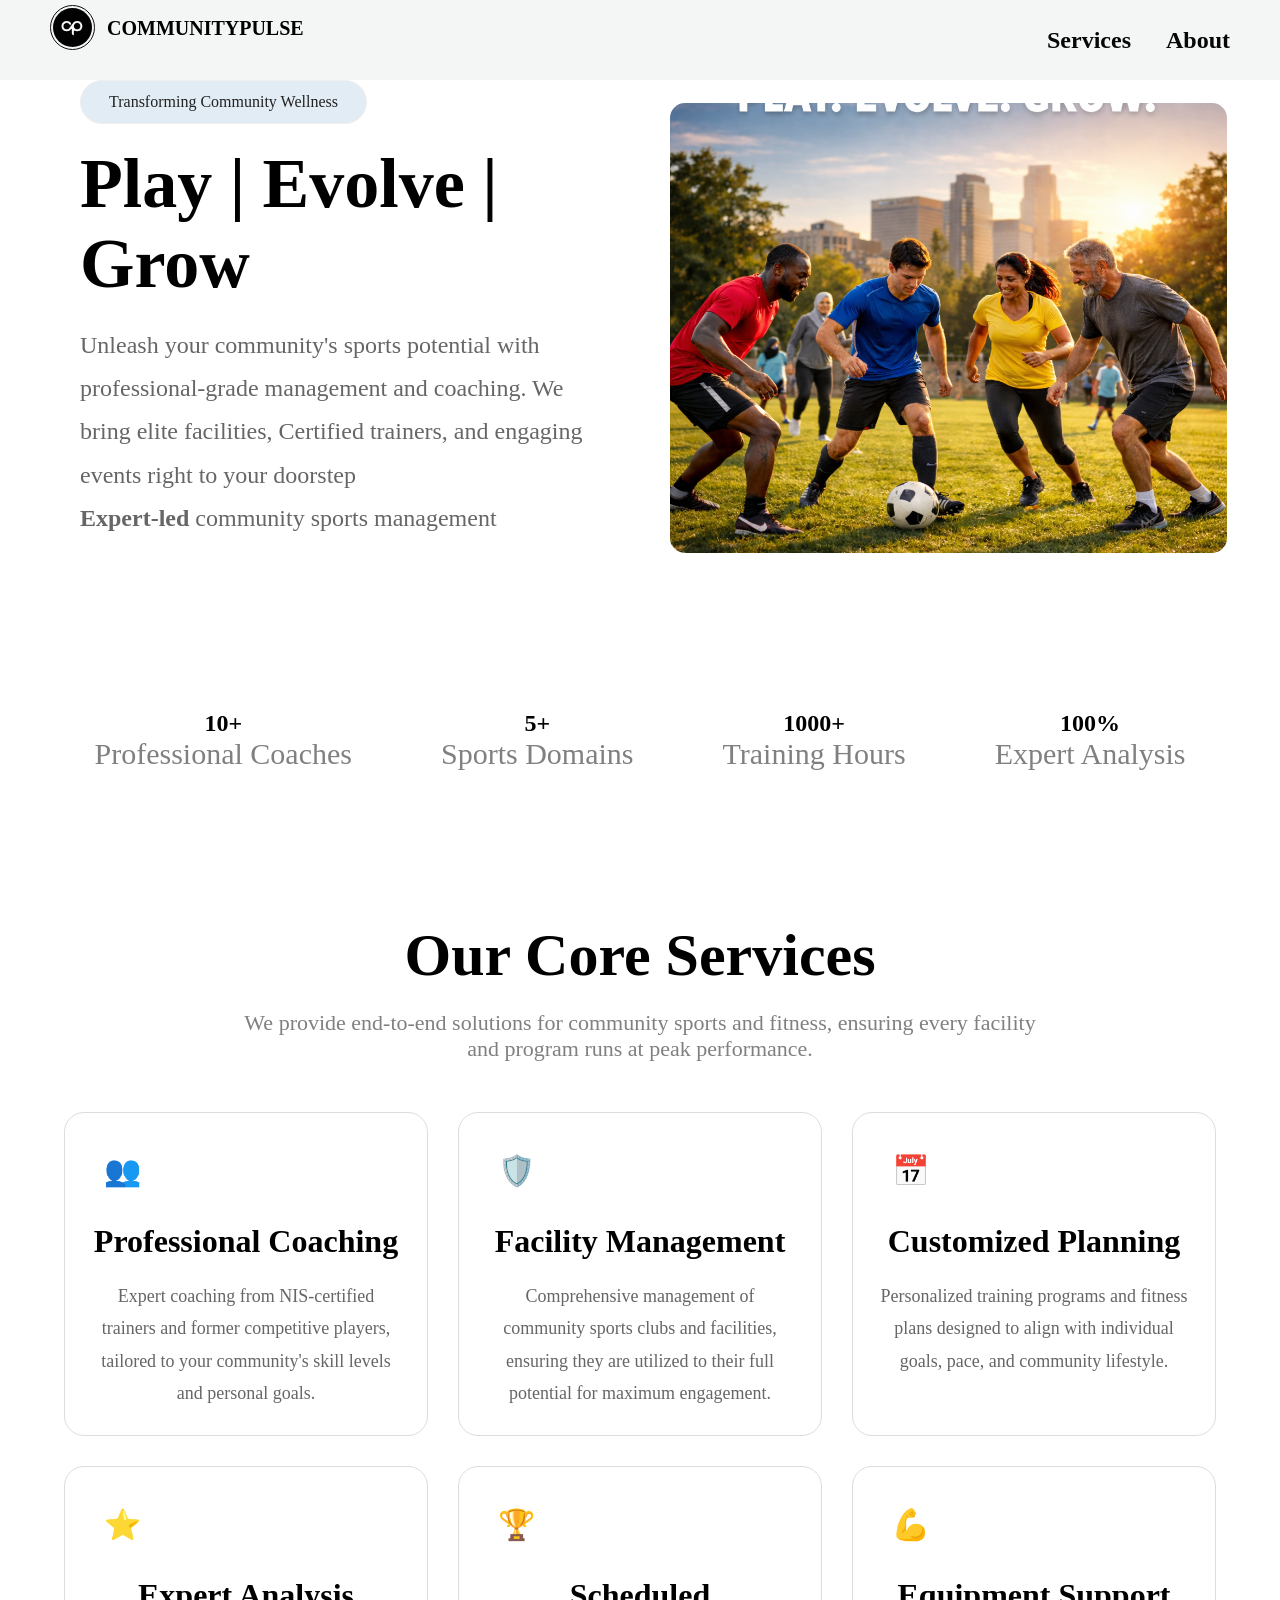
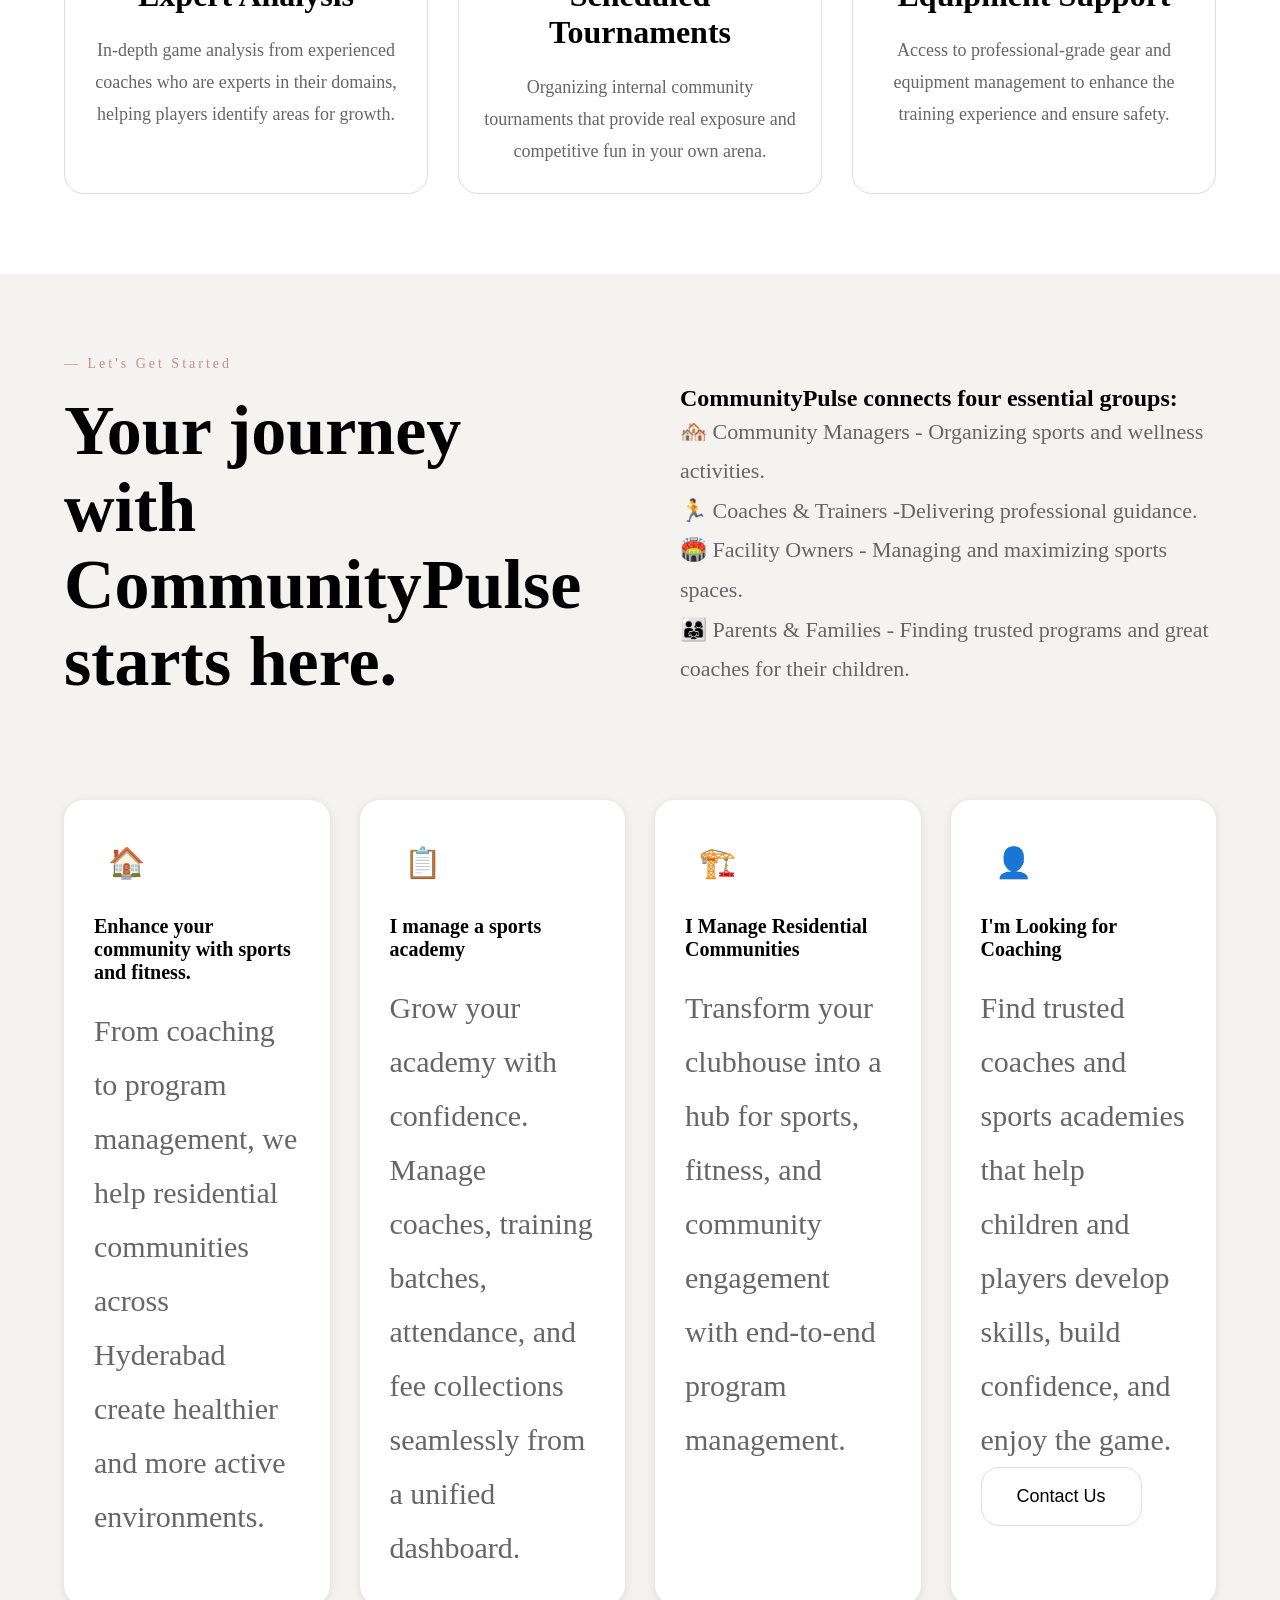
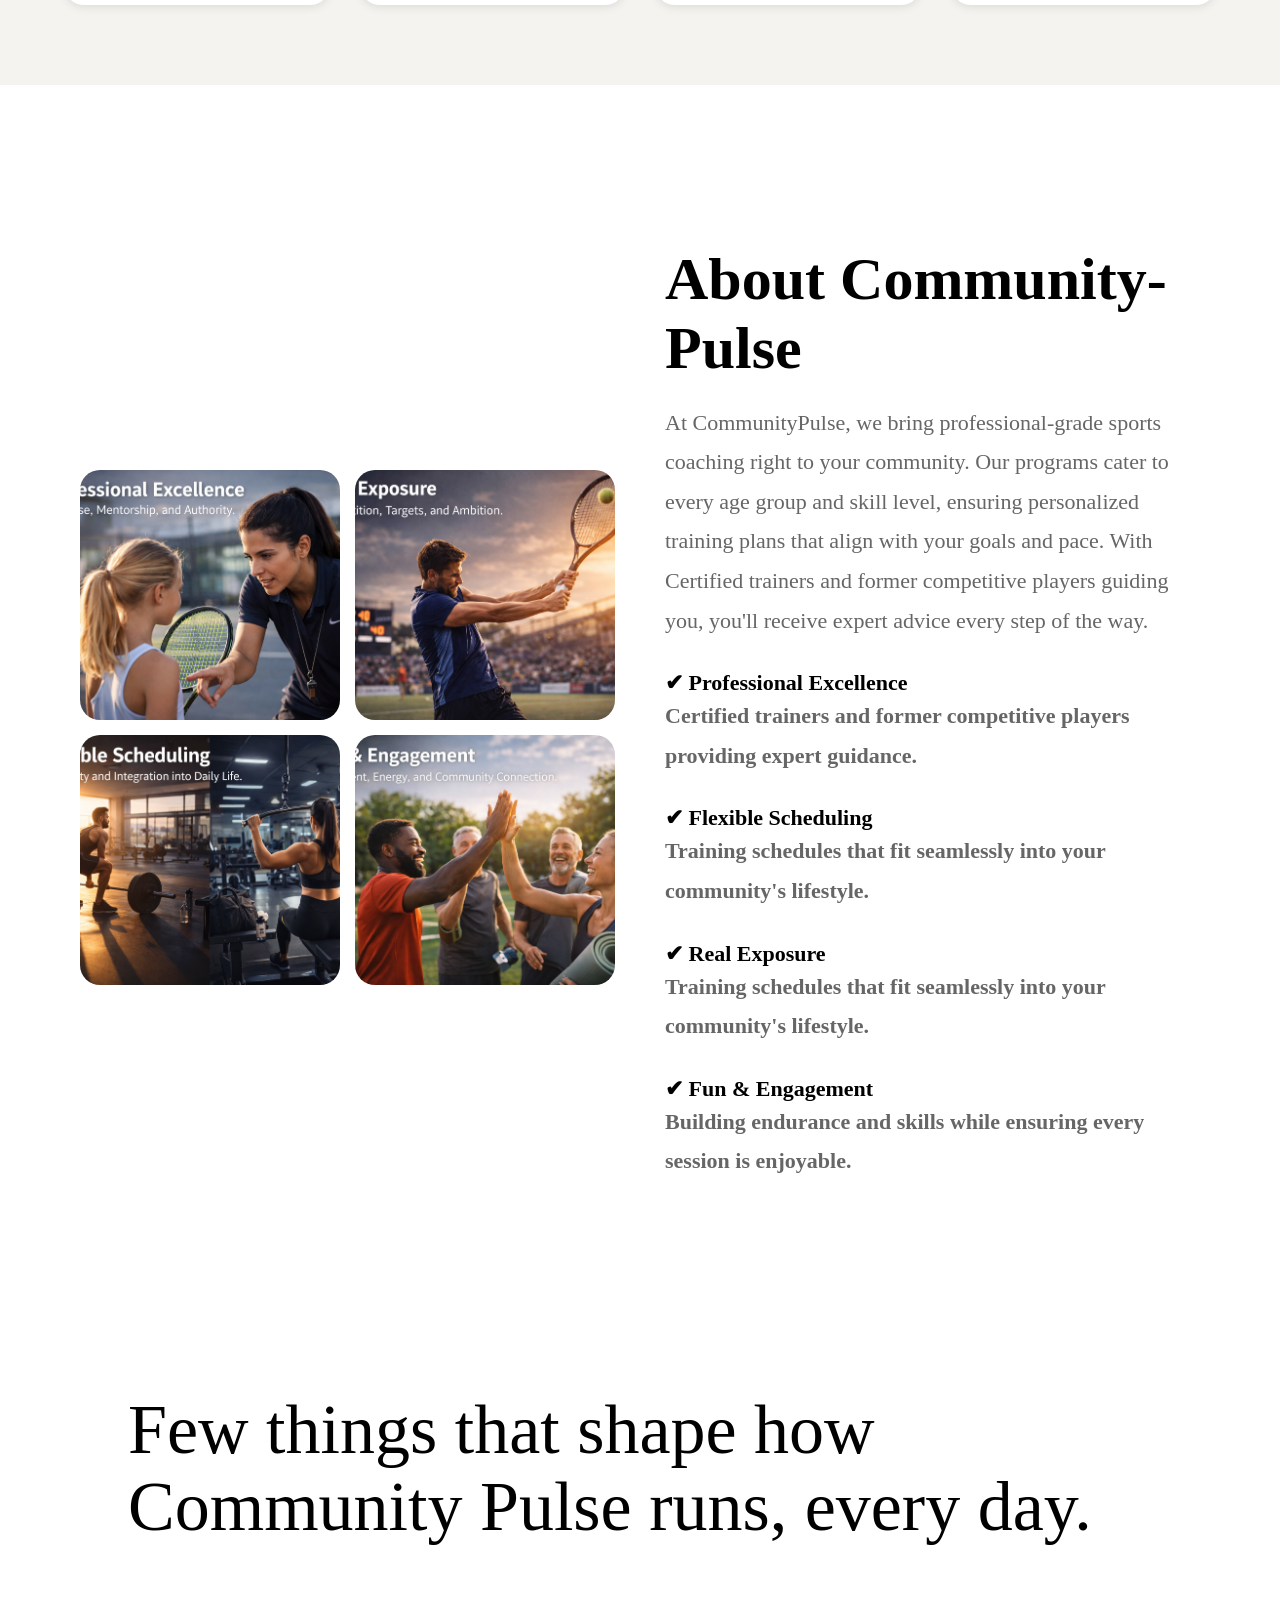
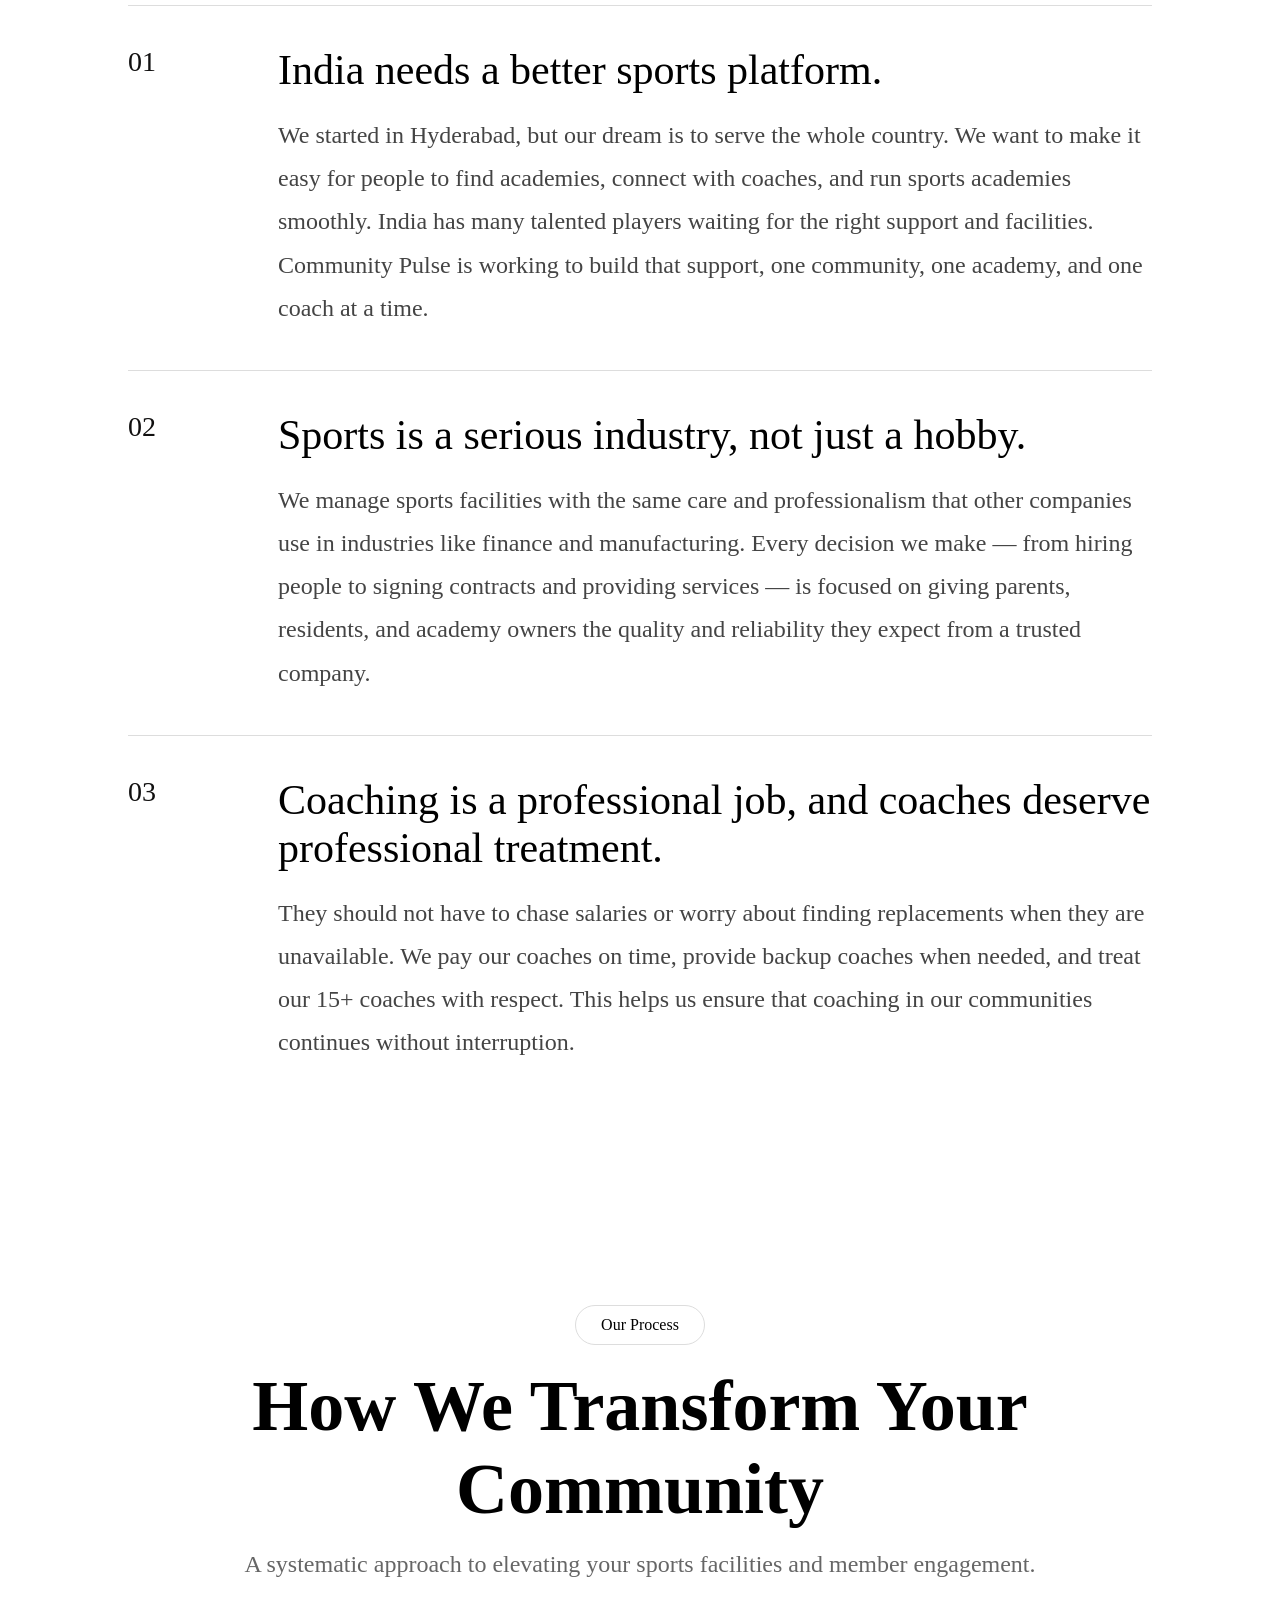
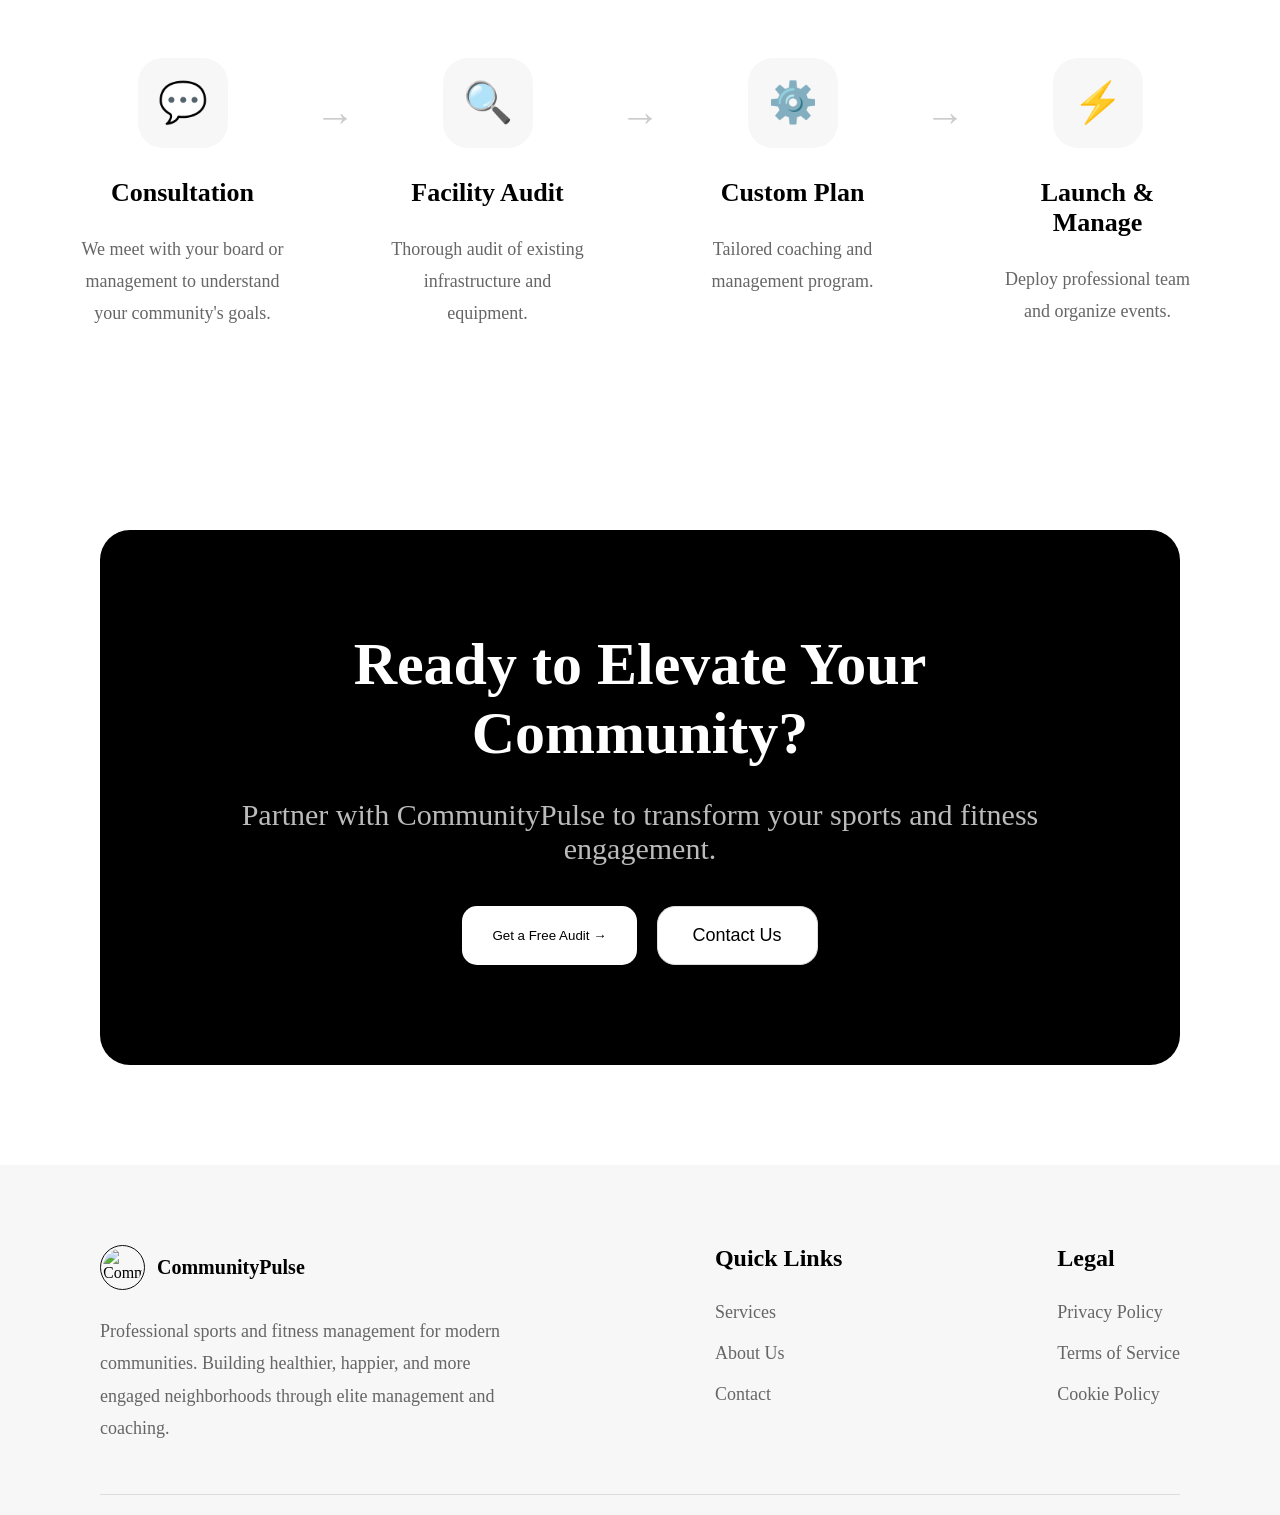
==== commit 2e390391: "commit_14" ====
--- a/index.html
+++ b/index.html
@@ -153,15 +153,17 @@
     <div class="top-content">
 
         <div class="left-content">
-            <span class="start-tag">— START HERE</span>
-            <h1>What brings you to CommunityPulse?</h1>
+            <span class="start-tag">— Let's Get Started</span>
+            <h1>Your journey with CommunityPulse starts here.</h1>
         </div>
 
         <div class="right-content">
-            <p>
-                Four kinds of people use CommunityPulse — the ones who run sports,
-                the ones who staff it, the ones who build the places it happens in,
-                and the ones who just want a great coach for their kid.
+            <h2>CommunityPulse connects four essential groups: </h2>
+            <p>
+            🏘️ Community Managers - Organizing sports and wellness activities. <br>
+            🏃 Coaches & Trainers -Delivering professional guidance. <br>
+            🏟️ Facility Owners - Managing and maximizing sports spaces. <br>
+            👨‍👩‍👧 Parents & Families - Finding trusted programs and great coaches for their children.
             </p>
         </div>
 
@@ -171,27 +173,31 @@
 
         <div class="start-card">
             <div class="icon">🏠</div>
-            <h3>I manage a gated community</h3>
-            <p>Need coaches for your clubhouse? We run sports in communities across Hyderabad.</p>
+            <h3>Enhance your community with sports and fitness.</h3>
+            <p>From coaching to program management, we help residential communities across Hyderabad create healthier and more active environments.</p>
         </div>
 
         <div class="start-card">
             <div class="icon">📋</div>
-            <h3>I run a sports academy</h3>
-            <p>Manage coaches, attendance and payments from one dashboard.</p>
+            <h3>I manage a sports academy</h3>
+            <p>Grow your academy with confidence. Manage coaches, training batches, attendance, and fee collections seamlessly from a unified dashboard.</p>
         </div>
 
         <div class="start-card">
             <div class="icon">🏗️</div>
-            <h3>I'm a builder or FMS</h3>
-            <p>Give your residents a professional sports program.</p>
+            <h3>I Manage Residential Communities</h3>
+            <p>Transform your clubhouse into a hub for sports, fitness, and community engagement with end-to-end program management.</p>
         </div>
 
         <div class="start-card">
             <div class="icon">👤</div>
-            <h3>I'm a parent or player</h3>
-            <p>Looking for a coach or academy for your child? Get early access.</p>
-        </div>
+            <h3>I'm Looking for Coaching</h3>
+            <p>Find trusted coaches and sports academies that help children and players develop skills, build confidence, and enjoy the game.</p>
+        <button class="btn-light" id="contactBtn">
+            Contact Us
+        </button>
+        </div>
+
 
     </div>
 
@@ -259,7 +265,7 @@
 
     <h1>
         
-        <span> Few things that shape how CommunityPulse runs,<br>every day.</span>
+        <span> Few things that shape how Community Pulse runs, every day.</span>
     </h1>
 
     <div class="belief-item">
@@ -270,7 +276,7 @@
                 We started in Hyderabad, but our dream is to serve the whole country. 
                 We want to make it easy for people to find academies, connect with coaches, 
                 and run sports academies smoothly. India has many talented players waiting for 
-                the right support and facilities. Athlio is working to build that support, one 
+                the right support and facilities. Community Pulse is working to build that support, one 
                 community, one academy, and one coach at a time.
             </p>
         </div>
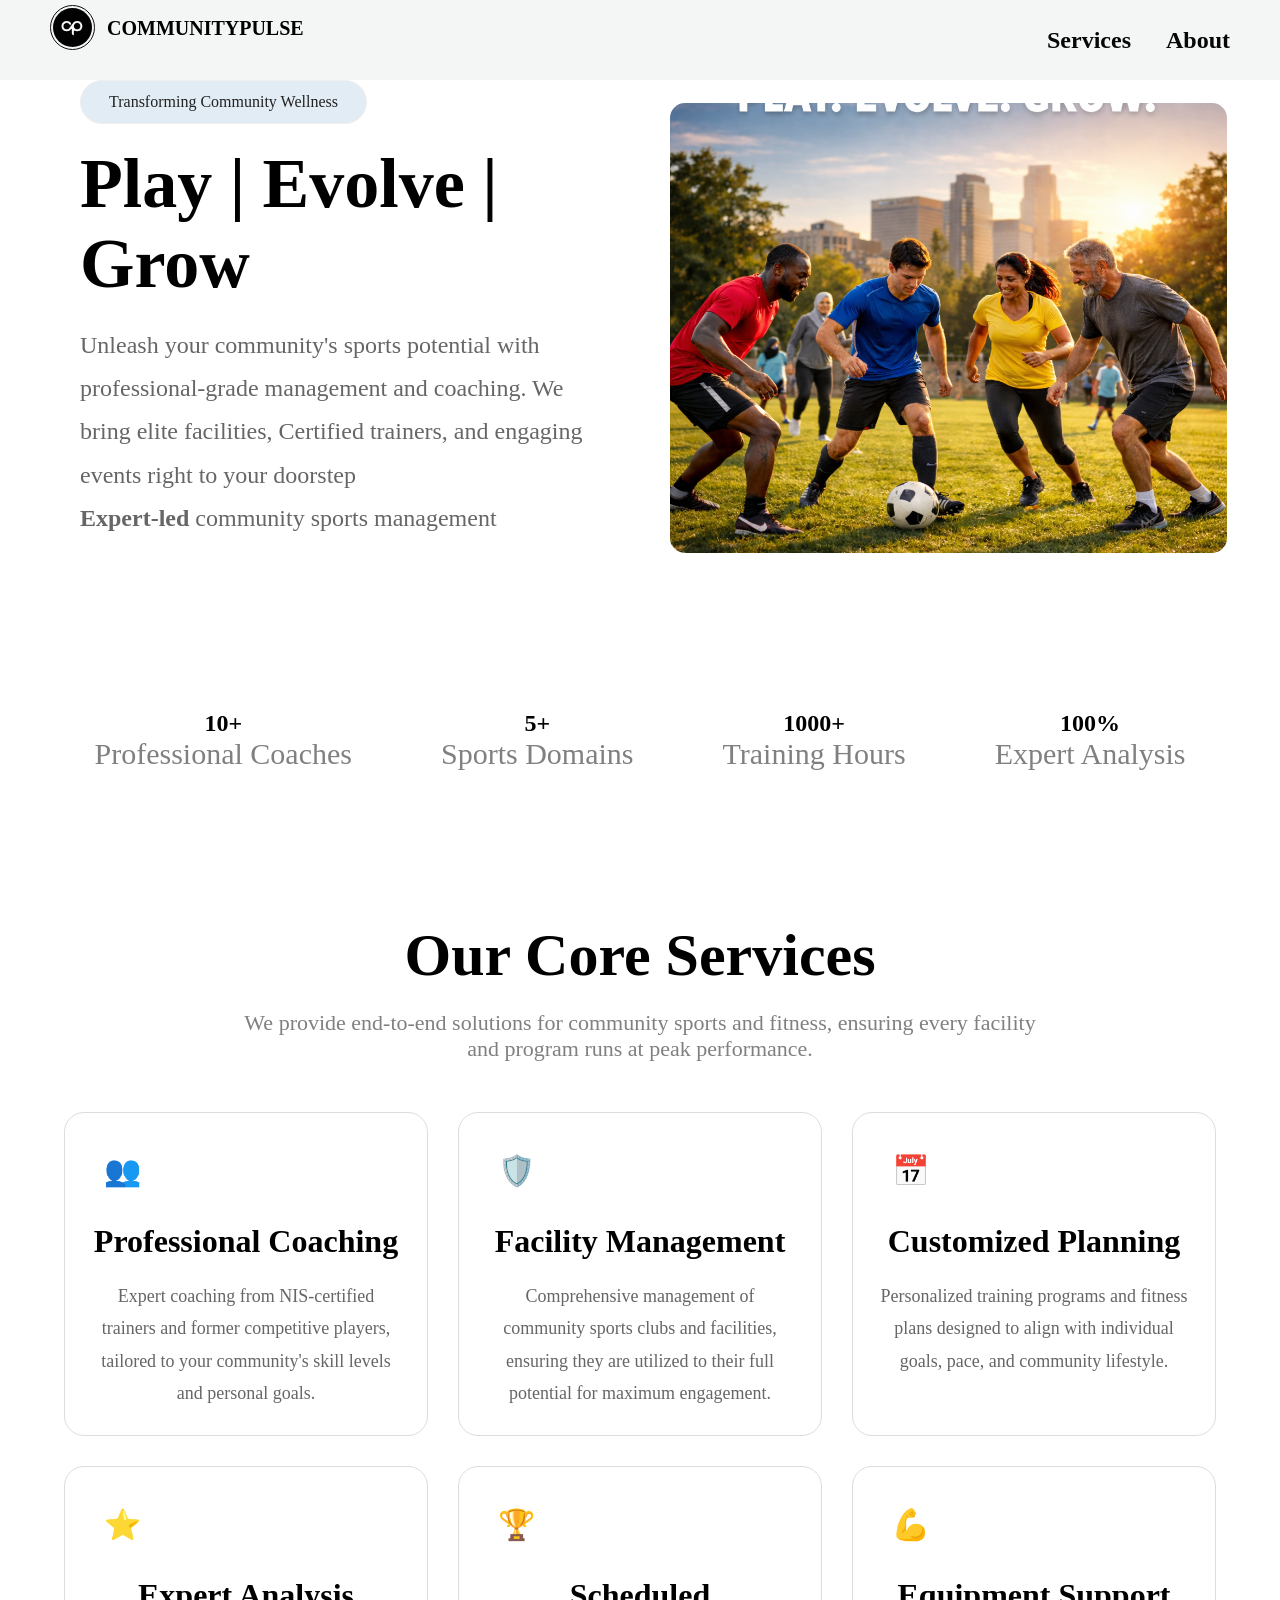
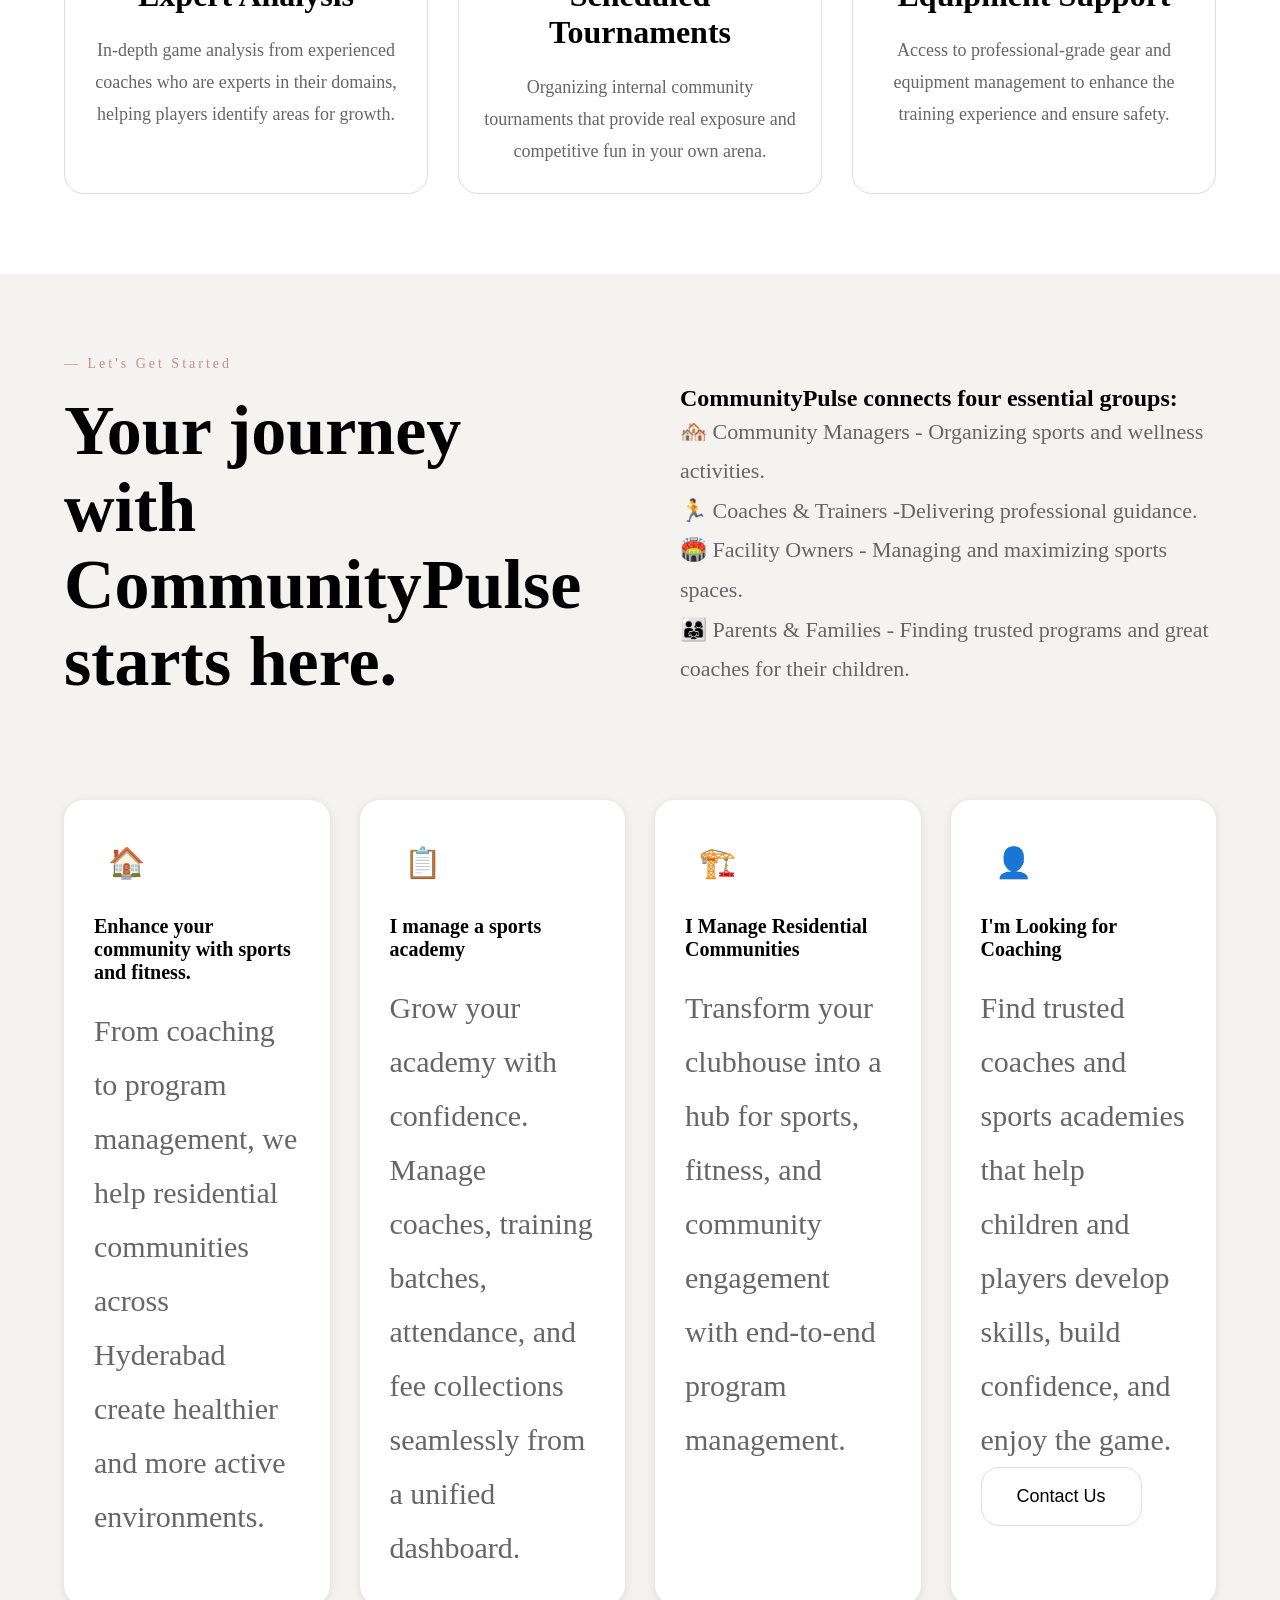
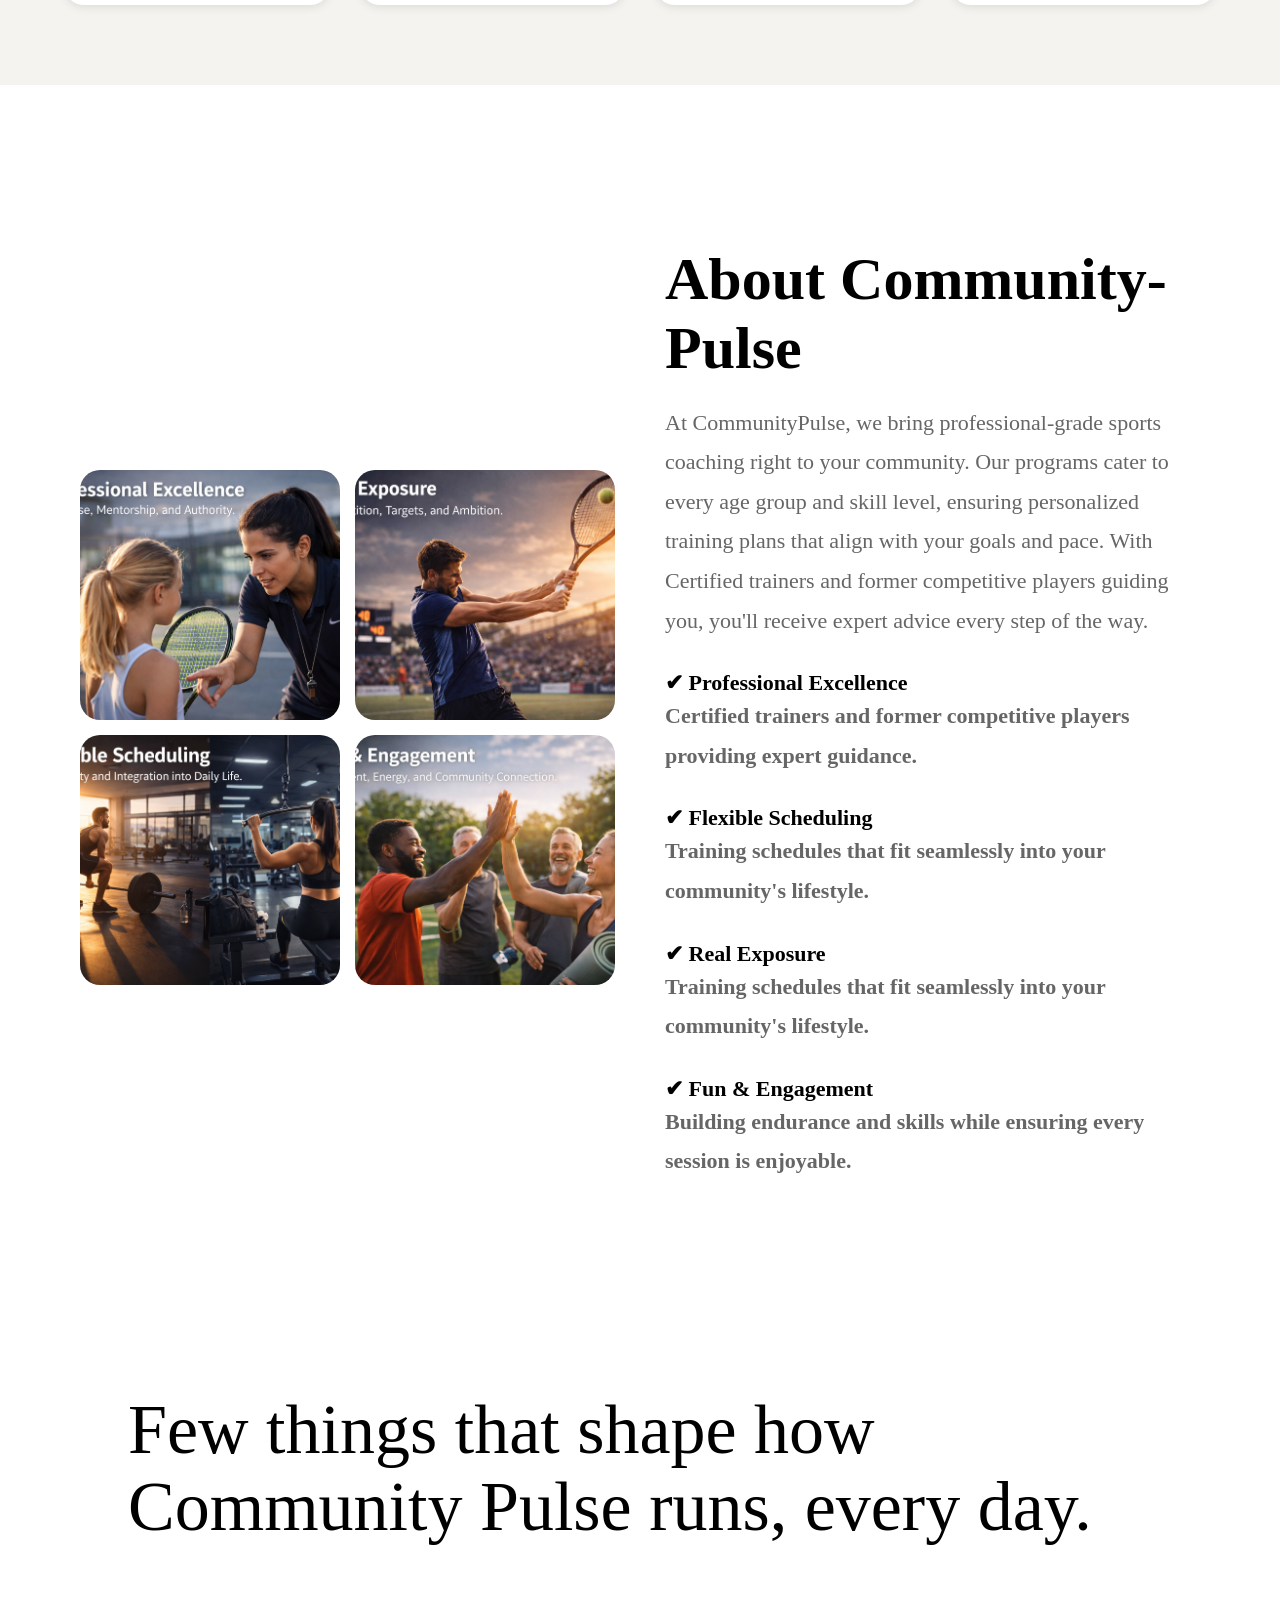
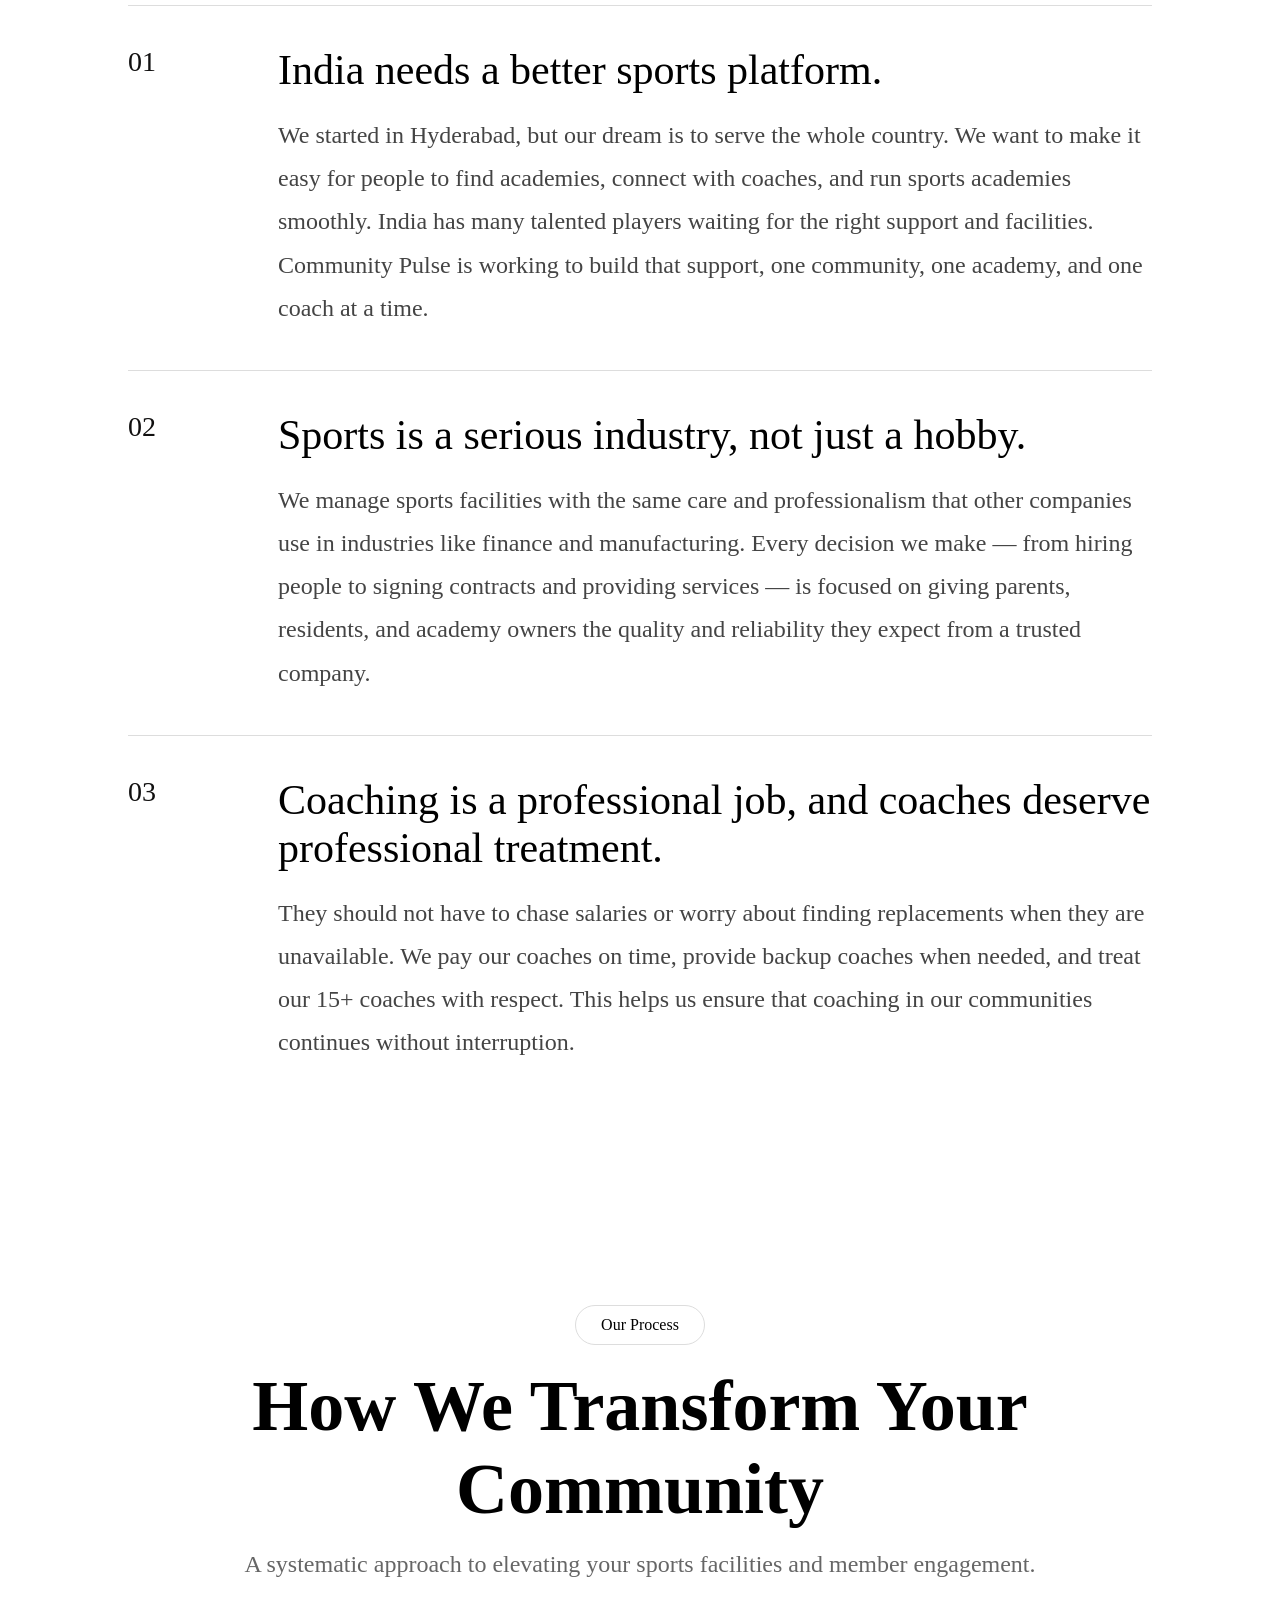
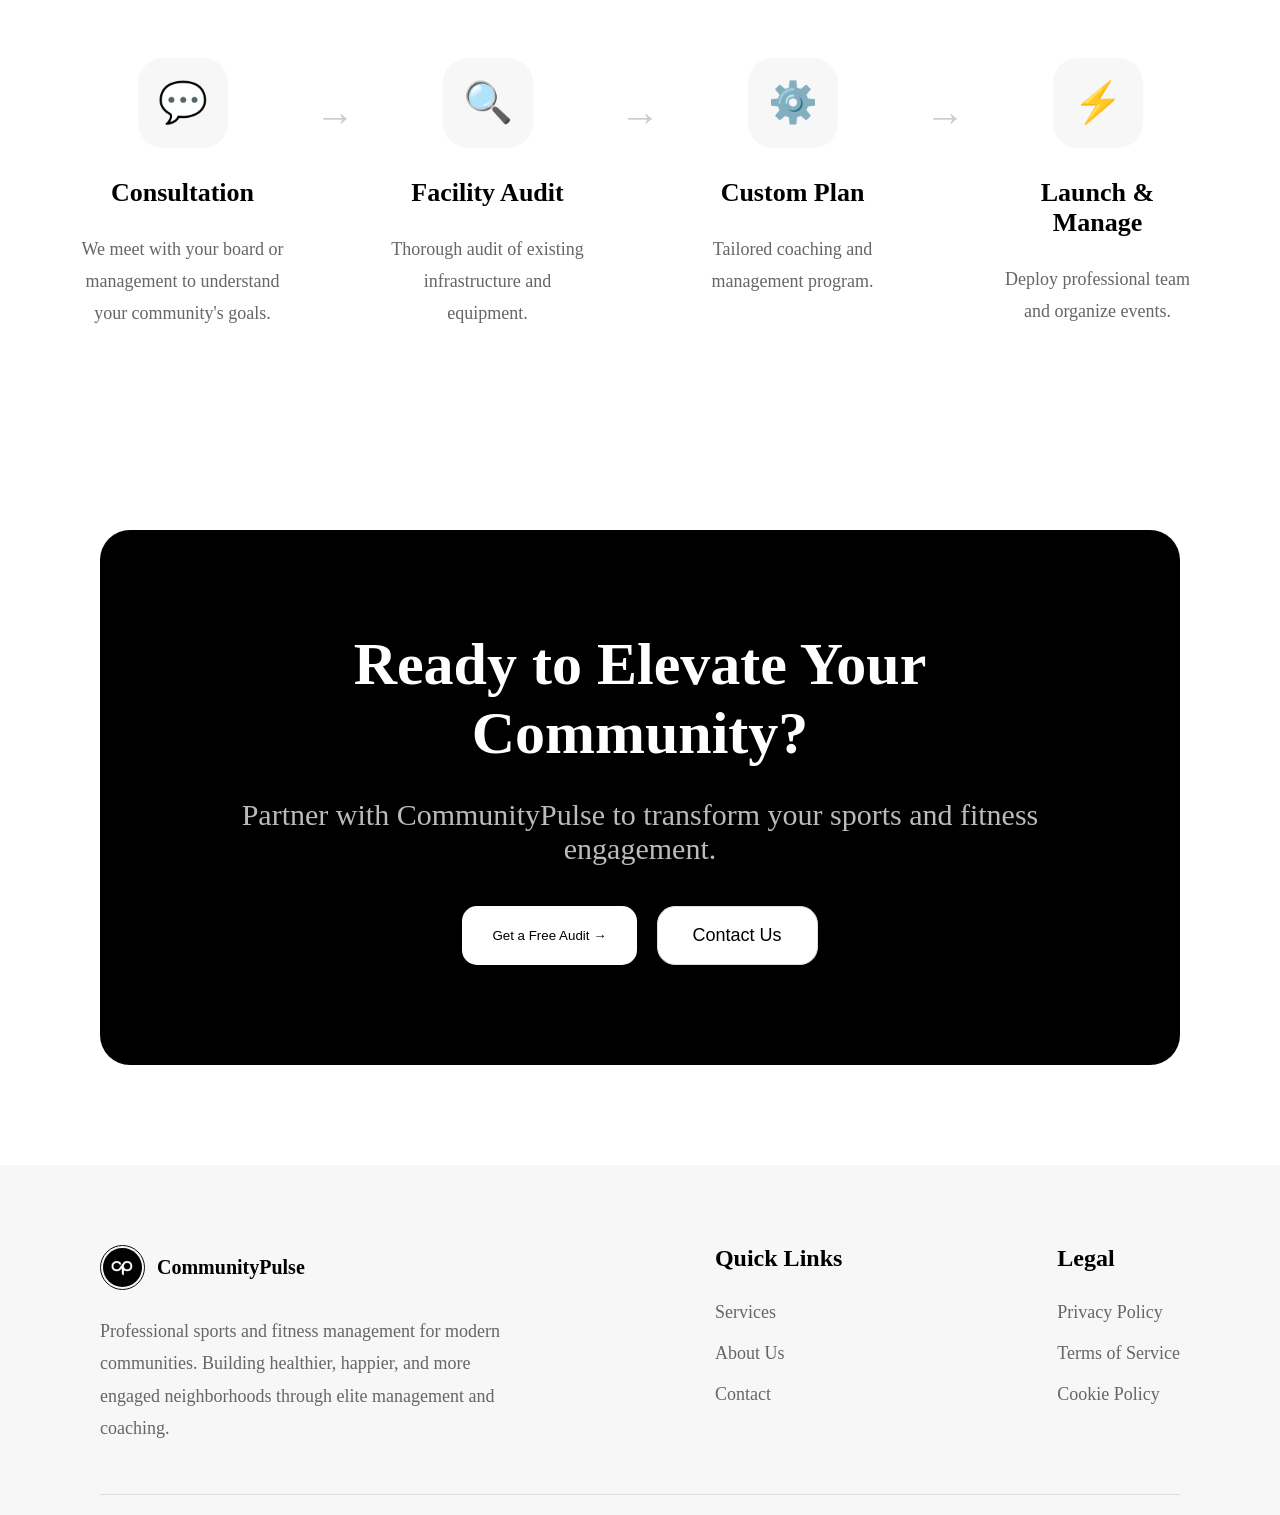
==== commit b3c49e36: "commit_15" ====
--- a/index.html
+++ b/index.html
@@ -480,7 +480,7 @@
         <!-- Left Section -->
         <div class="footer-about">
             <div class="logo">
-                <img src="images/Final_logo.jpeg" alt="CommunityPulse Logo">
+                <img src="Images/Final_logo.jpeg" alt="CommunityPulse Logo">
                 <h2>CommunityPulse</h2>
             </div>
 
